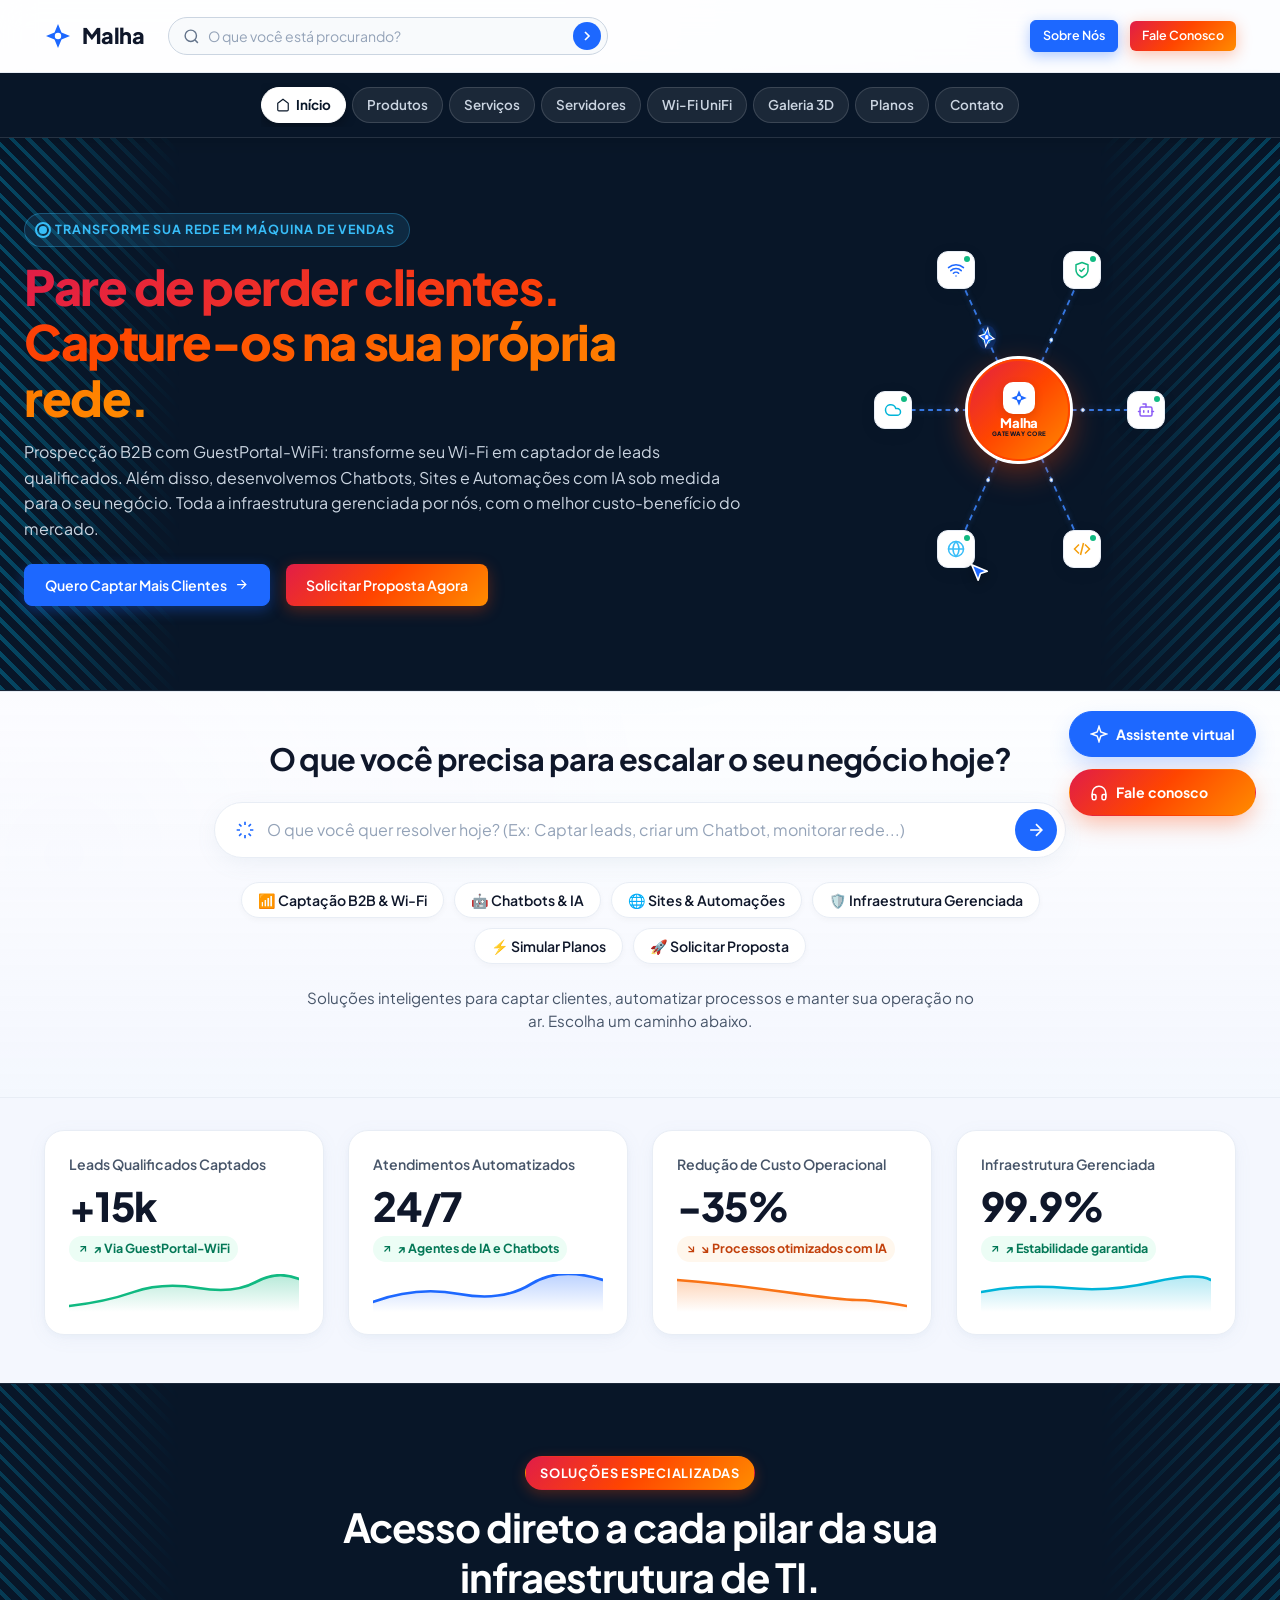
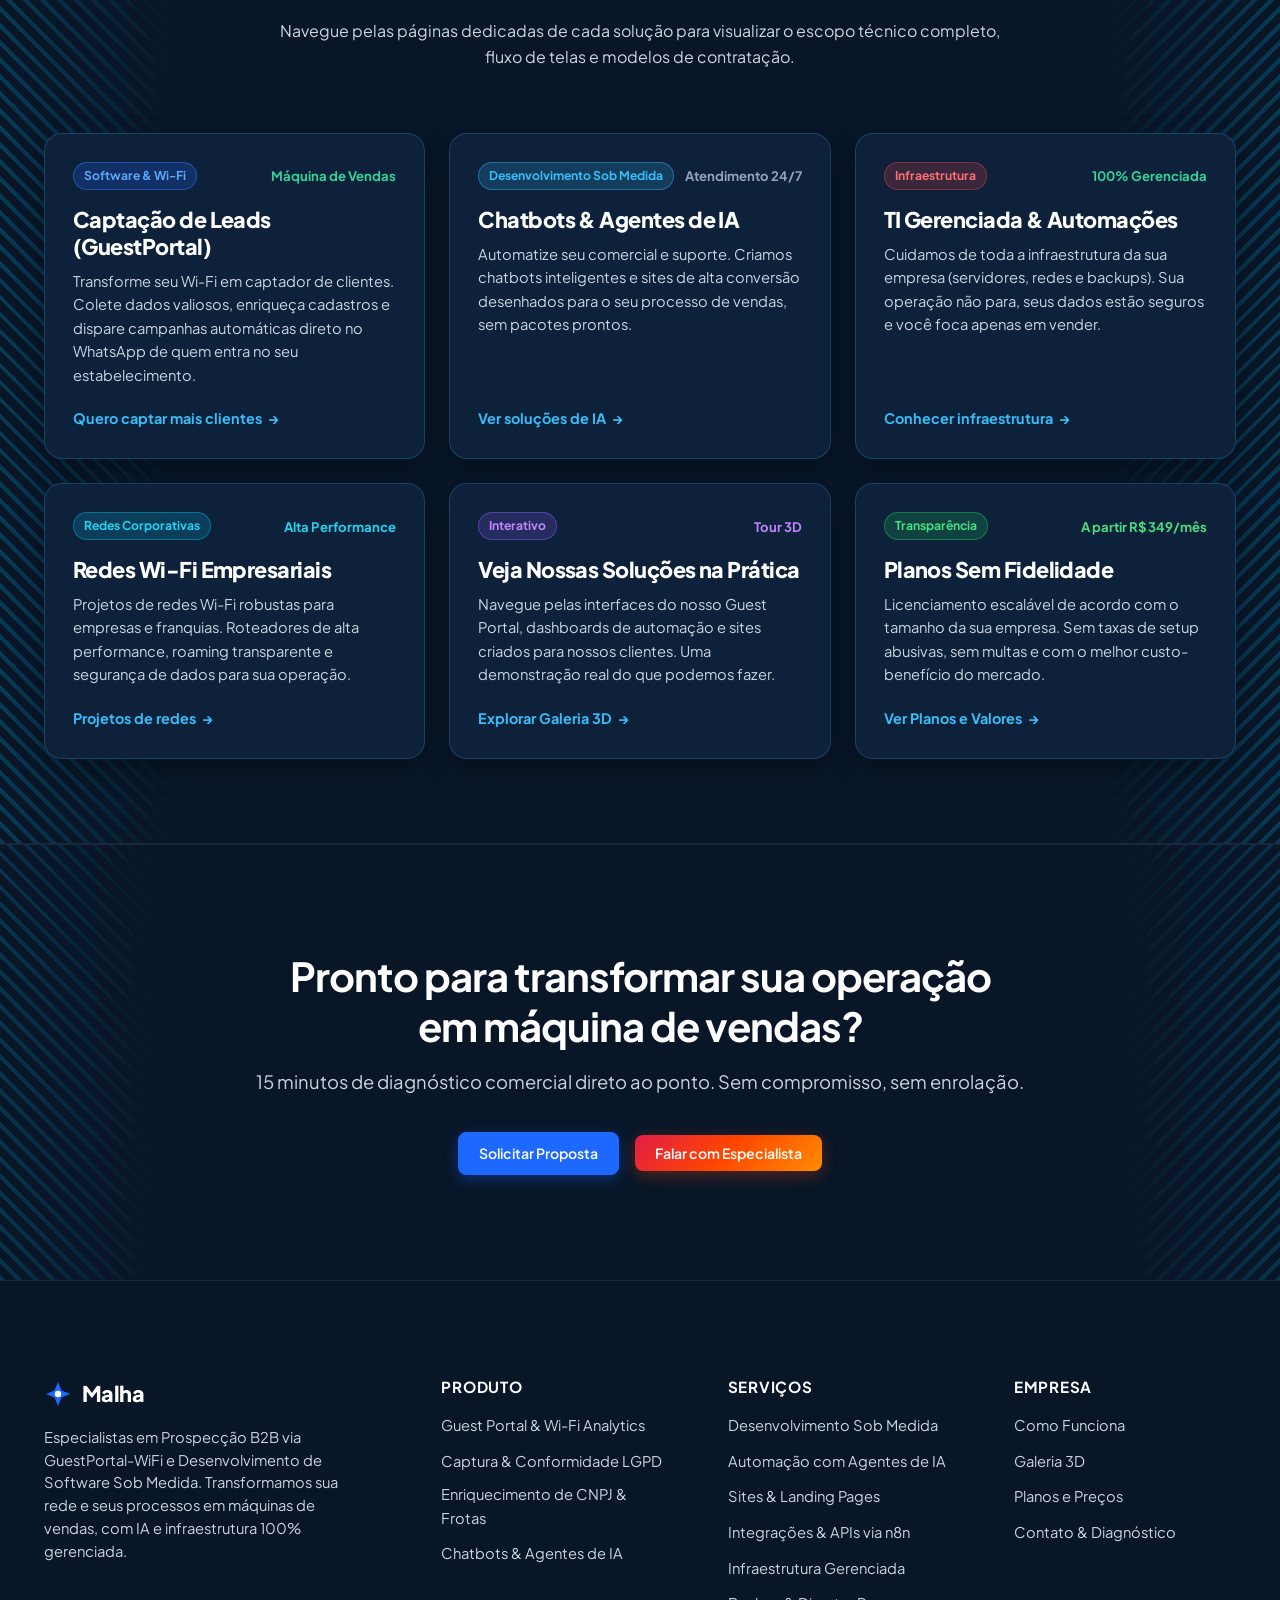
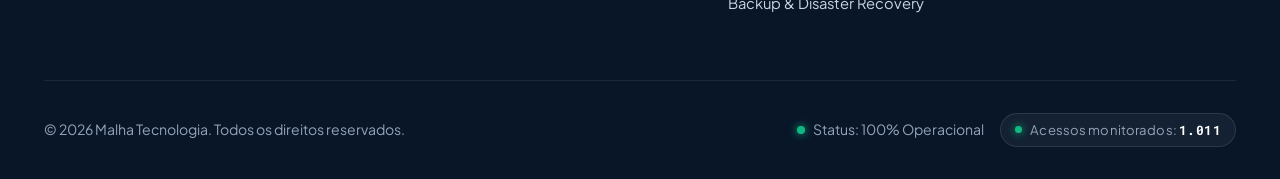
==== index.html @ bd2391b6 "fix(wifi): aplicar card console de alto contraste com texto branco e badges luminosos no terminal un" ====
<!DOCTYPE html>
<html lang="pt-BR">
<head>
  <meta charset="UTF-8">
  <meta name="viewport" content="width=device-width, initial-scale=1.0">
  <meta name="description" content="Malha — Soluções integradas de infraestrutura de TI, monitoramento MikroTik multi-filial em tempo real, Guest Portal com inteligência de vendas, Zammad com WhatsApp, servidores Linux e redes Wi-Fi de alta disponibilidade.">
  <title>Malha — Infraestrutura de TI e Ferramentas de Monitoramento</title>

  <!-- Pré-conexão de Fontes do Google -->
  <link rel="preconnect" href="https://fonts.googleapis.com">
  <link rel="preconnect" href="https://fonts.gstatic.com" crossorigin>
  <link href="https://fonts.googleapis.com/css2?family=Plus+Jakarta+Sans:wght@400;500;600;700;800&family=Roboto+Mono:wght@400;500;600&display=swap" rel="stylesheet">

  <!-- Folha de Estilos Modular Reorganizada -->
  <link rel="stylesheet" href="css/main.css?v=21">
  <!-- Favicon Oficial da Malha -->
  <link rel="icon" type="image/svg+xml" href="favicon.svg">
  <link rel="icon" type="image/png" sizes="32x32" href="favicon.png">
  <link rel="shortcut icon" href="favicon.ico">
</head>
<body>

  <!-- =========================================================================
       1. CABEÇALHO & NAVEGAÇÃO
       ========================================================================= -->
  <header class="site-header">
    <div class="container site-nav">
      <div class="header-lado-esquerdo">
        <!-- Logotipo Estilo Template -->
        <a href="index.html" class="site-logo" aria-label="Malha - Página Inicial">
          <svg viewBox="0 0 28 28" fill="none" xmlns="http://www.w3.org/2000/svg">
            <path d="M14 2L17.5 10.5L26 14L17.5 17.5L14 26L10.5 17.5L2 14L10.5 10.5L14 2Z" fill="#1d68ff" />
            <circle cx="14" cy="14" r="3.2" fill="#ffffff" />
          </svg>
          <span>Malha</span>
        </a>

        <!-- Caixa de Pesquisa no Cabeçalho (Estilo Dell) -->
        <div class="header-busca-box">
          <svg class="header-busca-icone" viewBox="0 0 24 24" fill="none" stroke="currentColor" stroke-width="2">
            <circle cx="11" cy="11" r="8"></circle>
            <line x1="21" y1="21" x2="16.65" y2="16.65"></line>
          </svg>
          <input 
            type="text" 
            class="header-busca-input" 
            placeholder="O que você está procurando?" 
            aria-label="Buscar produtos, serviços e soluções da Malha"
          >
          <button type="button" class="header-busca-btn" aria-label="Pesquisar">
            <svg width="16" height="16" viewBox="0 0 24 24" fill="none" stroke="currentColor" stroke-width="2.5">
              <polyline points="9 18 15 12 9 6"></polyline>
            </svg>
          </button>
          <div class="header-busca-dropdown" style="display: none;"></div>
        </div>
      </div>

      <!-- Ações do Cabeçalho: Sobre Nós e Fale Conosco -->
      <div class="nav-acoes">
        <a href="sobre.html" class="btn btn-primary btn-sm header-btn-sobre">Sobre Nós</a>
        <a href="contato.html" class="btn btn-primary btn-solar btn-sm">Fale Conosco</a>
        <button class="botao-menu-mobile" aria-label="Abrir menu de navegação" aria-expanded="false">
          <svg class="icone-hamburguer" viewBox="0 0 24 24" fill="none" stroke="currentColor" stroke-width="2">
            <line x1="3" y1="6" x2="21" y2="6" stroke-linecap="round"></line>
            <line x1="3" y1="12" x2="21" y2="12" stroke-linecap="round"></line>
            <line x1="3" y1="18" x2="21" y2="18" stroke-linecap="round"></line>
          </svg>
        </button>
      </div>
    </div>
  </header>

  <!-- Gaveta do Menu Mobile -->
  <div class="menu-mobile-backdrop"></div>
  <aside class="menu-mobile-gaveta" aria-label="Menu móvel">
    <ul class="menu-mobile-links">
      <li><a href="index.html" style="color:var(--cor-primaria); font-weight:700;">Início <span>→</span></a></li>
      <li><a href="produtos.html">Produtos & Guest Portal <span>→</span></a></li>
      <li><a href="servicos.html">Serviços de TI <span>→</span></a></li>
      <li><a href="servidores.html">Servidores Linux <span>→</span></a></li>
      <li><a href="wifi.html">Wi-Fi UniFi <span>→</span></a></li>
      <li><a href="galeria.html">Galeria 3D <span>→</span></a></li>
      <li><a href="planos.html">Planos <span>→</span></a></li>
      <li><a href="contato.html">Contato <span>→</span></a></li>
    </ul>
    <div>
      <a href="contato.html" class="btn btn-primary btn-solar" style="width: 100%;">Falar com a Malha</a>
      <p style="font-size: 0.8rem; text-align: center; margin-top: 16px; color: var(--cor-texto-mutado);">© 2026 Malha Tecnologia</p>
    </div>
  </aside>

  <!-- =========================================================================
       FAIXA SUPERIOR AZUL ESCURO ESTILO DELL COM GUIAS / PILLS DE NAVEGAÇÃO
       ========================================================================= -->
  <div class="nav-faixa-superior" aria-label="Navegação por categorias e soluções">
    <div class="container">
      <ul class="nav-faixa-pills">
        <li><a href="index.html" class="nav-pill active"><svg width="14" height="14" viewBox="0 0 24 24" fill="none" stroke="currentColor" stroke-width="2"><path d="M3 9l9-7 9 7v11a2 2 0 01-2 2H5a2 2 0 01-2-2z"/></svg> Início</a></li>
        <li><a href="produtos.html" class="nav-pill">Produtos</a></li>
        <li><a href="servicos.html" class="nav-pill">Serviços</a></li>
        <li><a href="servidores.html" class="nav-pill">Servidores</a></li>
        <li><a href="wifi.html" class="nav-pill">Wi-Fi UniFi</a></li>
        <li><a href="galeria.html" class="nav-pill">Galeria 3D</a></li>
        <li><a href="planos.html" class="nav-pill">Planos</a></li>
        <li><a href="contato.html" class="nav-pill">Contato</a></li>
      </ul>
    </div>
  </div>

  <main>
    <!-- =========================================================================
         2. SEÇÃO HERO (DESTAQUE PRINCIPAL COM TOPOLOGIA PAC-MAN DE REDE)
         ========================================================================= -->
    <section class="hero">
      <div class="container hero-grid">
        <div>
          <span class="eyebrow">
            <span class="dot-pulso"></span>
            TRANSFORME SUA REDE EM MÁQUINA DE VENDAS
          </span>
          <h1>
            <span class="gradiente-texto-solar">Pare de perder clientes.<br>Capture-os na sua própria rede.</span>
          </h1>
          <p class="lead" style="margin-top: 14px;">
            Prospecção B2B com GuestPortal-WiFi: transforme seu Wi-Fi em captador de leads qualificados. Além disso, desenvolvemos Chatbots, Sites e Automações com IA sob medida para o seu negócio. Toda a infraestrutura gerenciada por nós, com o melhor custo-benefício do mercado.
          </p>
          <div class="hero-ctas">
            <a href="produtos.html" class="btn btn-primary btn-lg">
              Quero Captar Mais Clientes
              <svg width="18" height="18" viewBox="0 0 24 24" fill="none" stroke="currentColor" stroke-width="2"><path d="M5 12h14M12 5l7 7-7 7"/></svg>
            </a>
            <button type="button" class="btn btn-primary btn-solar btn-lg btn-abrir-modal-diagnostico">
              Solicitar Proposta Agora
            </button>
          </div>
        </div>

        <!-- Gateway Hub Animado — Topologia de Rede Malha com Pac-Man de Rede -->
        <div class="gateway-hub-card" aria-label="Topologia de rede monitorada ao vivo pelo Gateway Malha">

          <!-- SVG com Linhas Tracejadas Simétricas e Navegação da Logo Malha -->
          <svg class="gateway-lines-svg" viewBox="0 0 600 480" preserveAspectRatio="none">
            <defs>
              <linearGradient id="fluxoAzulMalha" gradientUnits="userSpaceOnUse" x1="140" y1="100" x2="460" y2="380">
                <stop offset="0%" stop-color="#1d68ff" stop-opacity="0.9" />
                <stop offset="100%" stop-color="#00b4d8" stop-opacity="0.65" />
              </linearGradient>
              <filter id="glowMalhaCarrier" x="-100%" y="-100%" width="300%" height="300%">
                <feDropShadow dx="0" dy="0" stdDeviation="4.5" flood-color="#1d68ff" flood-opacity="0.95"/>
              </filter>
            </defs>

            <!-- 6 Linhas dinâmicas conectando o centro (300, 240) aos 6 nós satélites simétricos -->
            <!-- 1. Centro -> Topo Esquerdo: Wi-Fi (Captação de Leads) (220, 101) -->
            <line x1="300" y1="240" x2="220" y2="101" stroke="#2563eb" stroke-opacity="0.8" stroke-width="2.2" stroke-dasharray="6 5" class="gateway-line" />
            <!-- 2. Centro -> Topo Direito: Shield Check (Segurança e LGPD) (380, 101) -->
            <line x1="300" y1="240" x2="380" y2="101" stroke="#2563eb" stroke-opacity="0.8" stroke-width="2.2" stroke-dasharray="6 5" class="gateway-line" />
            <!-- 3. Centro -> Direita: Bot (Chatbots e Agentes de IA) (460, 240) -->
            <line x1="300" y1="240" x2="460" y2="240" stroke="#2563eb" stroke-opacity="0.8" stroke-width="2.2" stroke-dasharray="6 5" class="gateway-line" />
            <!-- 4. Centro -> Inferior Direito: Code (Automação e Desenvolvimento) (380, 379) -->
            <line x1="300" y1="240" x2="380" y2="379" stroke="#2563eb" stroke-opacity="0.8" stroke-width="2.2" stroke-dasharray="6 5" class="gateway-line" />
            <!-- 5. Centro -> Inferior Esquerdo: Globe (Sites e Landing Pages) (220, 379) -->
            <line x1="300" y1="240" x2="220" y2="379" stroke="#2563eb" stroke-opacity="0.8" stroke-width="2.2" stroke-dasharray="6 5" class="gateway-line" />
            <!-- 6. Centro -> Esquerda: Cloud (Infraestrutura Gerenciada) (140, 240) -->
            <line x1="300" y1="240" x2="140" y2="240" stroke="#2563eb" stroke-opacity="0.8" stroke-width="2.2" stroke-dasharray="6 5" class="gateway-line" />

            <!-- Pastilhas de Dados (Dots discretos estilo Pac-Man nas trilhas) -->
            <circle cx="260" cy="170" r="1.8" fill="#ffffff" stroke="#93c5fd" />
            <circle cx="340" cy="170" r="1.8" fill="#ffffff" stroke="#93c5fd" />
            <circle cx="380" cy="240" r="1.8" fill="#ffffff" stroke="#93c5fd" />
            <circle cx="340" cy="310" r="1.8" fill="#ffffff" stroke="#93c5fd" />
            <circle cx="260" cy="310" r="1.8" fill="#ffffff" stroke="#93c5fd" />
            <circle cx="220" cy="240" r="1.8" fill="#ffffff" stroke="#93c5fd" />

            <!-- O VIAJANTE PAC-MAN COM A LOGO DA MALHA -->
            <g id="network-pacman" transform="translate(300, 240)">
              <!-- Halo de energia azul pulsante -->
              <circle r="12" fill="#1d68ff" opacity="0.25" filter="url(#glowMalhaCarrier)"></circle>
              <circle r="6.5" fill="#00b4d8" opacity="0.45"></circle>
              <!-- Estrela sparkle oficial da Malha com rotação dinâmica -->
              <g id="malha-star-rotator">
                <path d="M 0 -9.5 L 2.8 -2.8 L 9.5 0 L 2.8 2.8 L 0 9.5 L -2.8 2.8 L -9.5 0 L -2.8 -2.8 Z" fill="#1d68ff" stroke="#ffffff" stroke-width="1.2"></path>
                <circle cx="0" cy="0" r="2.2" fill="#ffffff"></circle>
              </g>
            </g>
          </svg>

          <!-- NÓ CENTRAL (Gateway com Fundo Solar e Logo Oficial da Malha) -->
          <div class="gateway-center-node" title="Gateway Central Malha">
            <!-- Efeito Radar Ping -->
            <div class="gateway-center-ping"></div>

            <!-- Ícone / Logo Oficial Malha -->
            <div class="gateway-center-icon">
              <svg width="18" height="18" viewBox="0 0 28 28" fill="none" xmlns="http://www.w3.org/2000/svg">
                <path d="M14 2L17.5 10.5L26 14L17.5 17.5L14 26L10.5 17.5L2 14L10.5 10.5L14 2Z" fill="#1d68ff" />
                <circle cx="14" cy="14" r="3.2" fill="#ffffff" />
              </svg>
            </div>
            <span style="font-size:0.82rem; font-weight:800; color:#ffffff; letter-spacing:-0.02em; line-height:1.1;">Malha</span>
            <span class="gateway-core-text">Gateway Core</span>
          </div>

          <!-- NÓ SATÉLITE 1 (Topo Esquerdo: Wi-Fi - Captação de Leads) -->
          <div class="gateway-satelite-node satelite-1" data-satelite="1" title="Wi-Fi (Captação de Leads)">
            <span class="gateway-satelite-dot"></span>
            <svg width="18" height="18" fill="none" stroke="#1d68ff" stroke-width="2" viewBox="0 0 24 24">
              <path stroke-linecap="round" stroke-linejoin="round" d="M12 20h.01M2 8.82a15 15 0 0 1 20 0M5 12.86a10 10 0 0 1 14 0M8.5 16.43a5 5 0 0 1 7 0"></path>
            </svg>
            <div class="gateway-context-badge badge-top" id="context-badge-1">
              <span class="badge-dot" style="background:#1d68ff;"></span>
              <span>Captação de Leads Wi-Fi</span>
            </div>
          </div>

          <!-- NÓ SATÉLITE 2 (Topo Direito: Shield Check - Segurança e LGPD) -->
          <div class="gateway-satelite-node satelite-2" data-satelite="2" title="Shield Check (Segurança e LGPD)">
            <span class="gateway-satelite-dot"></span>
            <svg width="18" height="18" fill="none" stroke="#10b981" stroke-width="2" viewBox="0 0 24 24">
              <path stroke-linecap="round" stroke-linejoin="round" d="M12 22s8-4 8-10V5l-8-3-8 3v7c0 6 8 10 8 10z"></path>
              <path stroke-linecap="round" stroke-linejoin="round" d="m9 12 2 2 4-4"></path>
            </svg>
            <div class="gateway-context-badge badge-top" id="context-badge-2">
              <span class="badge-dot" style="background:#10b981;"></span>
              <span>Segurança & LGPD</span>
            </div>
          </div>

          <!-- NÓ SATÉLITE 3 (Direita: Bot - Chatbots e Agentes de IA) -->
          <div class="gateway-satelite-node satelite-3" data-satelite="3" title="Bot (Chatbots e Agentes de IA)">
            <span class="gateway-satelite-dot"></span>
            <svg width="18" height="18" fill="none" stroke="#8b5cf6" stroke-width="2" viewBox="0 0 24 24">
              <path stroke-linecap="round" stroke-linejoin="round" d="M12 8V4H8"></path>
              <rect x="4" y="8" width="16" height="12" rx="2"></rect>
              <path stroke-linecap="round" stroke-linejoin="round" d="M2 14h2M20 14h2M15 13v2M9 13v2"></path>
            </svg>
            <div class="gateway-context-badge badge-top" id="context-badge-3">
              <span class="badge-dot" style="background:#8b5cf6;"></span>
              <span>Chatbots & Agentes de IA</span>
            </div>
          </div>

          <!-- NÓ SATÉLITE 4 (Inferior Direito: Code - Automação e Desenvolvimento) -->
          <div class="gateway-satelite-node satelite-4" data-satelite="4" title="Code (Automação e Desenvolvimento)">
            <span class="gateway-satelite-dot"></span>
            <svg width="18" height="18" fill="none" stroke="#f59e0b" stroke-width="2" viewBox="0 0 24 24">
              <polyline points="16 18 22 12 16 6"></polyline>
              <polyline points="8 6 2 12 8 18"></polyline>
              <line x1="14" y1="4" x2="10" y2="20"></line>
            </svg>
            <div class="gateway-context-badge badge-bottom" id="context-badge-4">
              <span class="badge-dot" style="background:#f59e0b;"></span>
              <span>Automação & Desenvolvimento</span>
            </div>
          </div>

          <!-- NÓ SATÉLITE 5 (Inferior Esquerdo: Globe - Sites e Landing Pages) -->
          <div class="gateway-satelite-node satelite-5" data-satelite="5" title="Globe (Sites e Landing Pages)">
            <span class="gateway-satelite-dot"></span>
            <svg width="18" height="18" fill="none" stroke="#38bdf8" stroke-width="2" viewBox="0 0 24 24">
              <circle cx="12" cy="12" r="10"></circle>
              <path stroke-linecap="round" stroke-linejoin="round" d="M12 2a14.5 14.5 0 0 0 0 20 14.5 14.5 0 0 0 0-20"></path>
              <path stroke-linecap="round" stroke-linejoin="round" d="M2 12h20"></path>
            </svg>
            <div class="gateway-context-badge badge-bottom" id="context-badge-5">
              <span class="badge-dot" style="background:#38bdf8;"></span>
              <span>Sites & Landing Pages</span>
            </div>
            <!-- Ícone de Cursor (Seta Azul) apontando para o ícone inferior esquerdo -->
            <div class="gateway-cursor-pointer" aria-hidden="true">
              <svg width="22" height="22" viewBox="0 0 24 24" fill="#1d68ff" stroke="#ffffff" stroke-width="1.8" stroke-linejoin="round">
                <path d="M4 4l7.07 17 2.51-7.39L21 11.07 4 4z"></path>
              </svg>
            </div>
          </div>

          <!-- NÓ SATÉLITE 6 (Esquerda: Cloud - Infraestrutura Gerenciada) -->
          <div class="gateway-satelite-node satelite-6" data-satelite="6" title="Cloud (Infraestrutura Gerenciada)">
            <span class="gateway-satelite-dot"></span>
            <svg width="18" height="18" fill="none" stroke="#00b4d8" stroke-width="2" viewBox="0 0 24 24">
              <path stroke-linecap="round" stroke-linejoin="round" d="M17.5 19H9a7 7 0 1 1 6.71-9h1.79a4.5 4.5 0 1 1 0 9Z"></path>
            </svg>
            <div class="gateway-context-badge badge-top" id="context-badge-6">
              <span class="badge-dot" style="background:#00b4d8;"></span>
              <span>Infraestrutura Gerenciada</span>
            </div>
          </div>

        </div>

        <!-- Script de Navegação Dinâmica da Logo Malha entre os Nós -->
        <script>
          (function() {
            var pacmanEl = document.getElementById('network-pacman');
            var rotatorEl = document.getElementById('malha-star-rotator');
            if (!pacmanEl || !rotatorEl) return;

            var cx = 300, cy = 240;

            // Coordenadas simétricas exatas dos 6 nós satélites (Raio = 160px a cada 60°)
            var nodes = [
              { id: 1, x: 220, y: 101 },
              { id: 2, x: 380, y: 101 },
              { id: 3, x: 460, y: 240 },
              { id: 4, x: 380, y: 379 },
              { id: 5, x: 220, y: 379 },
              { id: 6, x: 140, y: 240 }
            ];

            var state = 'to_node';
            var targetNodeIndex = 0;
            var progress = 0;
            var travelSpeed = 0.008;
            var maxReach = 0.72;
            var pauseTicks = 0;
            var spinAngle = 0;
            var lastVisited = -1;
            var activeBadge = null;
            var activeSat = null;

            function clearActiveContext() {
              if (activeBadge) {
                activeBadge.classList.remove('is-active');
                activeBadge = null;
              }
              if (activeSat) {
                activeSat.classList.remove('is-active');
                activeSat = null;
              }
            }

            function pickRandomNode() {
              var choices = [0, 1, 2, 3, 4, 5].filter(function(i) { return i !== lastVisited; });
              var chosen = choices[Math.floor(Math.random() * choices.length)];
              lastVisited = chosen;
              return chosen;
            }

            targetNodeIndex = pickRandomNode();

            function updateCarrier() {
              spinAngle = (spinAngle + 1.2) % 360;
              rotatorEl.setAttribute('transform', 'rotate(' + spinAngle + ')');

              var px = cx, py = cy;
              var tNode = nodes[targetNodeIndex];

              if (state === 'to_node') {
                progress += travelSpeed;
                if (progress >= 1) {
                  progress = 1;
                  state = 'at_node';
                  pauseTicks = 210;

                  clearActiveContext();
                  activeBadge = document.getElementById('context-badge-' + tNode.id);
                  activeSat = document.querySelector('.satelite-' + tNode.id);
                  if (activeBadge) activeBadge.classList.add('is-active');
                  if (activeSat) activeSat.classList.add('is-active');
                }

                var ease = progress * progress * (3 - 2 * progress);
                var curDist = ease * maxReach;
                px = cx + (tNode.x - cx) * curDist;
                py = cy + (tNode.y - cy) * curDist;

              } else if (state === 'at_node') {
                var curDist = maxReach;
                px = cx + (tNode.x - cx) * curDist;
                py = cy + (tNode.y - cy) * curDist;
                pauseTicks--;
                if (pauseTicks <= 0) {
                  clearActiveContext();
                  state = 'to_center';
                  progress = 0;
                }

              } else if (state === 'to_center') {
                progress += travelSpeed;
                if (progress >= 1) {
                  progress = 1;
                  state = 'at_center';
                  pauseTicks = 28;
                }

                var ease = 1 - (progress * progress * (3 - 2 * progress));
                var curDist = ease * maxReach;
                px = cx + (tNode.x - cx) * curDist;
                py = cy + (tNode.y - cy) * curDist;

              } else if (state === 'at_center') {
                px = cx;
                py = cy;
                pauseTicks--;
                if (pauseTicks <= 0) {
                  state = 'to_node';
                  progress = 0;
                  targetNodeIndex = pickRandomNode();
                }
              }

              pacmanEl.setAttribute('transform', 'translate(' + px.toFixed(1) + ', ' + py.toFixed(1) + ')');
              requestAnimationFrame(updateCarrier);
            }

            requestAnimationFrame(updateCarrier);
          })();
        </script>
      </div>
    </section>

    <!-- =========================================================================
         3. ASSISTENTE DE VENDAS & BUSCA RÁPIDA (ESCALAR O NEGÓCIO)
         ========================================================================= -->
    <section class="secao-assistente" id="assistente" aria-label="Soluções para escalar o seu negócio">
      <div class="container assistente-container">
        <h2 class="assistente-titulo">O que você precisa para escalar o seu negócio hoje?</h2>
        
        <div class="assistente-busca-box">
          <svg class="assistente-icone-ai" viewBox="0 0 24 24" fill="none" stroke="currentColor" stroke-width="2" aria-hidden="true">
            <path d="M12 2v4M12 18v4M4.93 4.93l2.83 2.83M16.24 16.24l2.83 2.83M2 12h4M18 12h4M4.93 19.07l2.83-2.83M16.24 7.76l2.83-2.83"/>
          </svg>
          <input 
            type="text" 
            class="assistente-input" 
            placeholder="O que você quer resolver hoje? (Ex: Captar leads, criar um Chatbot, monitorar rede...)" 
            aria-label="O que você quer resolver hoje? (Ex: Captar leads, criar um Chatbot, monitorar rede...)"
          >
          <button class="assistente-btn-enviar" aria-label="Executar pesquisa rápida">
            <svg width="20" height="20" viewBox="0 0 24 24" fill="none" stroke="currentColor" stroke-width="2">
              <path d="M5 12h14M12 5l7 7-7 7"/>
            </svg>
          </button>
        </div>

        <!-- Pílulas de Atalhos Rápidos Clicáveis -->
        <div class="assistente-pilulas">
          <button class="pilula-atalho borda-azul" data-busca="wifi">📶 Captação B2B & Wi-Fi</button>
          <button class="pilula-atalho borda-bordo" data-busca="chatbot">🤖 Chatbots & IA</button>
          <button class="pilula-atalho borda-dupla" data-busca="sites">🌐 Sites & Automações</button>
          <button class="pilula-atalho borda-azul" data-busca="infraestrutura">🛡️ Infraestrutura Gerenciada</button>
          <button class="pilula-atalho borda-bordo" data-busca="planos">⚡ Simular Planos</button>
          <button class="pilula-atalho borda-dupla btn-abrir-modal-diagnostico" data-busca="proposta">🚀 Solicitar Proposta</button>
        </div>

        <!-- Subtítulo (abaixo dos botões) -->
        <p class="assistente-legenda" style="margin-top: 22px; font-size: 0.95rem; color: var(--cor-texto-secundario); max-width: 680px; margin-left: auto; margin-right: auto; line-height: 1.55;">
          Soluções inteligentes para captar clientes, automatizar processos e manter sua operação no ar. Escolha um caminho abaixo.
        </p>

        <!-- Resposta Dinâmica do Assistente -->
        <div class="assistente-resposta-box"></div>
      </div>
    </section>

    <!-- =========================================================================
         4. FAIXA DE ESTATÍSTICAS E MÉTRICAS (4 CARDS BRANCOS COM SPARKLINE)
         ========================================================================= -->
    <div class="stats-strip" aria-label="Métricas e indicadores de desempenho">
      <div class="container stats-grid">
        
        <!-- Card 1: Leads Qualificados Captados -->
        <div class="stat-item">
          <div class="label">Leads Qualificados Captados</div>
          <div class="num">+15k</div>
          <div class="stat-badge positivo">
            <svg width="12" height="12" viewBox="0 0 24 24" fill="none" stroke="currentColor" stroke-width="2.5"><path d="M7 17l9.2-9.2M17 17V7H7"/></svg>
            ↗ Via GuestPortal-WiFi
          </div>
          <svg class="stat-sparkline" viewBox="0 0 160 38" preserveAspectRatio="none" aria-hidden="true">
            <defs>
              <linearGradient id="sparkGradLeads" x1="0" y1="0" x2="0" y2="1">
                <stop offset="0%" stop-color="#10b981" stop-opacity="0.3"/>
                <stop offset="100%" stop-color="#10b981" stop-opacity="0"/>
              </linearGradient>
            </defs>
            <path d="M0,32 Q25,28 45,18 T90,14 T130,8 T160,5 L160,38 L0,38 Z" fill="url(#sparkGradLeads)"/>
            <path d="M0,32 Q25,28 45,18 T90,14 T130,8 T160,5" fill="none" stroke="#10b981" stroke-width="2.5" stroke-linecap="round"/>
          </svg>
        </div>

        <!-- Card 2: Atendimentos Automatizados -->
        <div class="stat-item">
          <div class="label">Atendimentos Automatizados</div>
          <div class="num">24/7</div>
          <div class="stat-badge positivo">
            <svg width="12" height="12" viewBox="0 0 24 24" fill="none" stroke="currentColor" stroke-width="2.5"><path d="M7 17l9.2-9.2M17 17V7H7"/></svg>
            ↗ Agentes de IA e Chatbots
          </div>
          <svg class="stat-sparkline" viewBox="0 0 160 38" preserveAspectRatio="none" aria-hidden="true">
            <defs>
              <linearGradient id="sparkGradAtend" x1="0" y1="0" x2="0" y2="1">
                <stop offset="0%" stop-color="#1d68ff" stop-opacity="0.3"/>
                <stop offset="100%" stop-color="#1d68ff" stop-opacity="0"/>
              </linearGradient>
            </defs>
            <path d="M0,28 Q30,12 60,20 T110,10 T160,6 L160,38 L0,38 Z" fill="url(#sparkGradAtend)"/>
            <path d="M0,28 Q30,12 60,20 T110,10 T160,6" fill="none" stroke="#1d68ff" stroke-width="2.5" stroke-linecap="round"/>
          </svg>
        </div>

        <!-- Card 3: Redução de Custo Operacional -->
        <div class="stat-item">
          <div class="label">Redução de Custo Operacional</div>
          <div class="num">-35%</div>
          <div class="stat-badge alerta">
            <svg width="12" height="12" viewBox="0 0 24 24" fill="none" stroke="currentColor" stroke-width="2.5"><path d="M7 7l9.2 9.2M17 7v10H7"/></svg>
            ↘ Processos otimizados com IA
          </div>
          <svg class="stat-sparkline" viewBox="0 0 160 38" preserveAspectRatio="none" aria-hidden="true">
            <defs>
              <linearGradient id="sparkGradCusto" x1="0" y1="0" x2="0" y2="1">
                <stop offset="0%" stop-color="#f97316" stop-opacity="0.3"/>
                <stop offset="100%" stop-color="#f97316" stop-opacity="0"/>
              </linearGradient>
            </defs>
            <path d="M0,6 Q35,10 75,18 T125,26 T160,32 L160,38 L0,38 Z" fill="url(#sparkGradCusto)"/>
            <path d="M0,6 Q35,10 75,18 T125,26 T160,32" fill="none" stroke="#f97316" stroke-width="2.5" stroke-linecap="round"/>
          </svg>
        </div>

        <!-- Card 4: Infraestrutura Gerenciada -->
        <div class="stat-item">
          <div class="label">Infraestrutura Gerenciada</div>
          <div class="num">99.9%</div>
          <div class="stat-badge positivo">
            <svg width="12" height="12" viewBox="0 0 24 24" fill="none" stroke="currentColor" stroke-width="2.5"><path d="M7 17l9.2-9.2M17 17V7H7"/></svg>
            ↗ Estabilidade garantida
          </div>
          <svg class="stat-sparkline" viewBox="0 0 160 38" preserveAspectRatio="none" aria-hidden="true">
            <defs>
              <linearGradient id="sparkGradInfra" x1="0" y1="0" x2="0" y2="1">
                <stop offset="0%" stop-color="#00b4d8" stop-opacity="0.3"/>
                <stop offset="100%" stop-color="#00b4d8" stop-opacity="0"/>
              </linearGradient>
            </defs>
            <path d="M0,18 Q30,10 60,14 T120,8 T160,6 L160,38 L0,38 Z" fill="url(#sparkGradInfra)"/>
            <path d="M0,18 Q30,10 60,14 T120,8 T160,6" fill="none" stroke="#00b4d8" stroke-width="2.5" stroke-linecap="round"/>
          </svg>
        </div>
      </div>
    </div>

    <!-- =========================================================================
         5. VISÃO GERAL DAS SOLUÇÕES & HUB DE NAVEGAÇÃO (DARK NAVY THEME)
         ========================================================================= -->
    <section class="secao-hub-solucoes-dark" id="solucoes-hub" style="background-color: #081628 !important; color: #ffffff !important;">
      <div class="container">
        <div class="secao-topo centralizado">
          <span class="secao-tag secao-tag-solar">Soluções Especializadas</span>
          <h2 style="color: #ffffff !important;">Acesso direto a cada pilar da sua infraestrutura de TI.</h2>
          <p style="color: #cbd5e1 !important;">Navegue pelas páginas dedicadas de cada solução para visualizar o escopo técnico completo, fluxo de telas e modelos de contratação.</p>
        </div>

        <div class="hub-solucoes-grid">
          
          <!-- Card 1: Guest Portal -->
          <a href="produtos.html" style="text-decoration: none; color: inherit; display: block;" class="hub-card-link">
            <div class="hub-card-dark" style="background-color: #0d213b !important; border: 1px solid rgba(56, 189, 248, 0.22) !important;">
              <div style="display: flex; align-items: center; justify-content: space-between; margin-bottom: 16px;">
                <span class="badge" style="background: rgba(29, 104, 255, 0.22); color: #60a5fa; border: 1px solid rgba(59, 130, 246, 0.45);">Software & Wi-Fi</span>
                <span style="font-size: 0.82rem; font-weight: 700; color: #34d399;">Máquina de Vendas</span>
              </div>
              <h3 style="color: #ffffff !important;">Captação de Leads (GuestPortal)</h3>
              <p style="color: #cbd5e1 !important;">
                Transforme seu Wi-Fi em captador de clientes. Colete dados valiosos, enriqueça cadastros e dispare campanhas automáticas direto no WhatsApp de quem entra no seu estabelecimento.
              </p>
              <div class="hub-card-cta">
                Quero captar mais clientes <span>→</span>
              </div>
            </div>
          </a>

          <!-- Card 2: Chatbots & Agentes de IA -->
          <a href="servicos.html" style="text-decoration: none; color: inherit; display: block;" class="hub-card-link">
            <div class="hub-card-dark" style="background-color: #0d213b !important; border: 1px solid rgba(56, 189, 248, 0.22) !important;">
              <div style="display: flex; align-items: center; justify-content: space-between; margin-bottom: 16px;">
                <span class="badge" style="background: rgba(56, 189, 248, 0.18); color: #38bdf8; border: 1px solid rgba(56, 189, 248, 0.4);">Desenvolvimento Sob Medida</span>
                <span style="font-size: 0.82rem; font-weight: 700; color: #94a3b8;">Atendimento 24/7</span>
              </div>
              <h3 style="color: #ffffff !important;">Chatbots & Agentes de IA</h3>
              <p style="color: #cbd5e1 !important;">
                Automatize seu comercial e suporte. Criamos chatbots inteligentes e sites de alta conversão desenhados para o seu processo de vendas, sem pacotes prontos.
              </p>
              <div class="hub-card-cta">
                Ver soluções de IA <span>→</span>
              </div>
            </div>
          </a>

          <!-- Card 3: TI Gerenciada & Automações -->
          <a href="servidores.html" style="text-decoration: none; color: inherit; display: block;" class="hub-card-link">
            <div class="hub-card-dark" style="background-color: #0d213b !important; border: 1px solid rgba(56, 189, 248, 0.22) !important;">
              <div style="display: flex; align-items: center; justify-content: space-between; margin-bottom: 16px;">
                <span class="badge" style="background: rgba(239, 68, 68, 0.2); color: #f87171; border: 1px solid rgba(239, 68, 68, 0.4);">Infraestrutura</span>
                <span style="font-size: 0.82rem; font-weight: 700; color: #34d399;">100% Gerenciada</span>
              </div>
              <h3 style="color: #ffffff !important;">TI Gerenciada & Automações</h3>
              <p style="color: #cbd5e1 !important;">
                Cuidamos de toda a infraestrutura da sua empresa (servidores, redes e backups). Sua operação não para, seus dados estão seguros e você foca apenas em vender.
              </p>
              <div class="hub-card-cta">
                Conhecer infraestrutura <span>→</span>
              </div>
            </div>
          </a>

          <!-- Card 4: Redes Wi-Fi Empresariais -->
          <a href="wifi.html" style="text-decoration: none; color: inherit; display: block;" class="hub-card-link">
            <div class="hub-card-dark" style="background-color: #0d213b !important; border: 1px solid rgba(56, 189, 248, 0.22) !important;">
              <div style="display: flex; align-items: center; justify-content: space-between; margin-bottom: 16px;">
                <span class="badge" style="background: rgba(6, 182, 212, 0.2); color: #22d3ee; border: 1px solid rgba(6, 182, 212, 0.45);">Redes Corporativas</span>
                <span style="font-size: 0.82rem; font-weight: 700; color: #22d3ee;">Alta Performance</span>
              </div>
              <h3 style="color: #ffffff !important;">Redes Wi-Fi Empresariais</h3>
              <p style="color: #cbd5e1 !important;">
                Projetos de redes Wi-Fi robustas para empresas e franquias. Roteadores de alta performance, roaming transparente e segurança de dados para sua operação.
              </p>
              <div class="hub-card-cta">
                Projetos de redes <span>→</span>
              </div>
            </div>
          </a>

          <!-- Card 5: Galeria 3D -->
          <a href="galeria.html" style="text-decoration: none; color: inherit; display: block;" class="hub-card-link">
            <div class="hub-card-dark" style="background-color: #0d213b !important; border: 1px solid rgba(56, 189, 248, 0.22) !important;">
              <div style="display: flex; align-items: center; justify-content: space-between; margin-bottom: 16px;">
                <span class="badge" style="background: rgba(139, 92, 246, 0.2); color: #c084fc; border: 1px solid rgba(139, 92, 246, 0.45);">Interativo</span>
                <span style="font-size: 0.82rem; font-weight: 700; color: #c084fc;">Tour 3D</span>
              </div>
              <h3 style="color: #ffffff !important;">Veja Nossas Soluções na Prática</h3>
              <p style="color: #cbd5e1 !important;">
                Navegue pelas interfaces do nosso Guest Portal, dashboards de automação e sites criados para nossos clientes. Uma demonstração real do que podemos fazer.
              </p>
              <div class="hub-card-cta">
                Explorar Galeria 3D <span>→</span>
              </div>
            </div>
          </a>

          <!-- Card 6: Planos Sem Fidelidade -->
          <a href="planos.html" style="text-decoration: none; color: inherit; display: block;" class="hub-card-link">
            <div class="hub-card-dark" style="background-color: #0d213b !important; border: 1px solid rgba(56, 189, 248, 0.22) !important;">
              <div style="display: flex; align-items: center; justify-content: space-between; margin-bottom: 16px;">
                <span class="badge" style="background: rgba(34, 197, 94, 0.2); color: #4ade80; border: 1px solid rgba(34, 197, 94, 0.45);">Transparência</span>
                <span style="font-size: 0.82rem; font-weight: 700; color: #4ade80;">A partir R$ 349/mês</span>
              </div>
              <h3 style="color: #ffffff !important;">Planos Sem Fidelidade</h3>
              <p style="color: #cbd5e1 !important;">
                Licenciamento escalável de acordo com o tamanho da sua empresa. Sem taxas de setup abusivas, sem multas e com o melhor custo-benefício do mercado.
              </p>
              <div class="hub-card-cta">
                Ver Planos e Valores <span>→</span>
              </div>
            </div>
          </a>

        </div>
      </div>
    </section>

    <!-- =========================================================================
         CHAMADA FINAL PARA DIAGNÓSTICO (DARK NAVY THEME)
         ========================================================================= -->
    <section class="final-cta" id="contato" style="background-color: #081628 !important; color: #ffffff !important; border-top: 1px solid rgba(255, 255, 255, 0.08) !important;">
      <div class="container">
        <h2 style="color: #ffffff !important;">Pronto para transformar sua operação em máquina de vendas?</h2>
        <p style="color: #cbd5e1 !important;">15 minutos de diagnóstico comercial direto ao ponto. Sem compromisso, sem enrolação.</p>
        <div class="final-ctas" style="display: flex; justify-content: center; align-items: center; gap: 16px; flex-wrap: wrap;">
          <a href="mailto:contato@malha.dev.br" class="btn btn-primary btn-lg">
            Solicitar Proposta
          </a>
          <button type="button" class="btn btn-primary btn-solar btn-lg btn-abrir-modal-diagnostico">
            Falar com Especialista
          </button>
        </div>
      </div>
    </section>
  </main>

  <!-- =========================================================================
       BOTÕES FLUTUANTES DE AÇÃO RÁPIDA (DELL STYLE)
       ========================================================================= -->
  <aside class="botoes-flutuantes" aria-label="Ações rápidas flutuantes">
    <a href="#assistente" class="btn-flutuante destaque-dell-ai" onclick="document.querySelector('.assistente-input')?.focus();">
      <svg width="18" height="18" viewBox="0 0 24 24" fill="none" stroke="currentColor" stroke-width="2">
        <path d="M12 2l2.4 7.2L22 12l-7.6 2.8L12 22l-2.4-7.2L2 12l7.6-2.8z"/>
      </svg>
      <span>Assistente virtual</span>
    </a>
    <a href="contato.html" class="btn-flutuante destaque-dell-blue">
      <svg width="18" height="18" viewBox="0 0 24 24" fill="none" stroke="currentColor" stroke-width="2">
        <path d="M3 18v-6a9 9 0 0118 0v6"/>
        <path d="M21 19a2 2 0 01-2 2h-1a2 2 0 01-2-2v-3a2 2 0 012-2h3zM3 19a2 2 0 002 2h1a2 2 0 002-2v-3a2 2 0 00-2-2H3z"/>
      </svg>
      <span>Fale conosco</span>
    </a>
  </aside>

  <!-- =========================================================================
       RODAPÉ DA PÁGINA (DARK NAVY THEME)
       ========================================================================= -->
  <footer class="site-footer" style="background-color: #081628 !important; color: #ffffff !important; border-top: 1px solid rgba(255, 255, 255, 0.08) !important;">
    <div class="container">
      <div class="footer-grid">
        <div class="footer-col">
          <div class="site-logo" style="margin-bottom: 14px;">
            <svg viewBox="0 0 28 28" fill="none" xmlns="http://www.w3.org/2000/svg">
              <path d="M14 2L17.5 10.5L26 14L17.5 17.5L14 26L10.5 17.5L2 14L10.5 10.5L14 2Z" fill="#1d68ff" />
              <circle cx="14" cy="14" r="3.2" fill="#ffffff" />
            </svg>
            <span style="color: #ffffff !important;">Malha</span>
          </div>
          <p style="font-size: 0.92rem; max-width: 320px; color: #cbd5e1 !important; line-height: 1.55;">
            Especialistas em Prospecção B2B via GuestPortal-WiFi e Desenvolvimento de Software Sob Medida. Transformamos sua rede e seus processos em máquinas de vendas, com IA e infraestrutura 100% gerenciada.
          </p>
        </div>

        <div class="footer-col">
          <h4 style="color: #ffffff !important;">Produto</h4>
          <ul>
            <li><a href="produtos.html" style="color: #cbd5e1;">Guest Portal & Wi-Fi Analytics</a></li>
            <li><a href="produtos.html#fluxo-guestportal" style="color: #cbd5e1;">Captura & Conformidade LGPD</a></li>
            <li><a href="produtos.html#fluxo-guestportal" style="color: #cbd5e1;">Enriquecimento de CNPJ & Frotas</a></li>
            <li><a href="servicos.html" style="color: #cbd5e1;">Chatbots & Agentes de IA</a></li>
          </ul>
        </div>

        <div class="footer-col">
          <h4 style="color: #ffffff !important;">Serviços</h4>
          <ul>
            <li><a href="servicos.html" style="color: #cbd5e1;">Desenvolvimento Sob Medida</a></li>
            <li><a href="servicos.html" style="color: #cbd5e1;">Automação com Agentes de IA</a></li>
            <li><a href="servicos.html" style="color: #cbd5e1;">Sites & Landing Pages</a></li>
            <li><a href="servicos.html" style="color: #cbd5e1;">Integrações & APIs via n8n</a></li>
            <li><a href="servidores.html" style="color: #cbd5e1;">Infraestrutura Gerenciada</a></li>
            <li><a href="servicos.html" style="color: #cbd5e1;">Backup & Disaster Recovery</a></li>
          </ul>
        </div>

        <div class="footer-col">
          <h4 style="color: #ffffff !important;">Empresa</h4>
          <ul>
            <li><a href="#assistente" style="color: #cbd5e1;">Como Funciona</a></li>
            <li><a href="galeria.html" style="color: #cbd5e1;">Galeria 3D</a></li>
            <li><a href="planos.html" style="color: #cbd5e1;">Planos e Preços</a></li>
            <li><a href="contato.html" style="color: #cbd5e1;">Contato & Diagnóstico</a></li>
          </ul>
        </div>
      </div>

      <div class="footer-bottom" style="border-top: 1px solid rgba(255, 255, 255, 0.08) !important; color: #94a3b8 !important;">
        <span>© 2026 Malha Tecnologia. Todos os direitos reservados.</span>
        <div style="display: flex; align-items: center; gap: 16px; flex-wrap: wrap;">
          <span style="display: inline-flex; align-items: center; gap: 8px;">
          <span style="display: inline-block; width: 8px; height: 8px; border-radius: 50%; background-color: #10b981; box-shadow: 0 0 8px #10b981;"></span>
          Status: 100% Operacional
        </span>
        <div class="selo-contador-visitas" title="Contador de acessos monitorados em tempo real">
          <span class="ponto-ativo"></span>
          <span>Acessos monitorados: <strong class="contador-visitas-numero">1.000</strong></span>
        </div>
        </div>
      </div>
    </div>
  </footer>

  <!-- =========================================================================
       MODAL DE DIAGNÓSTICO TÉCNICO
       ========================================================================= -->
  <div class="modal-diagnostico-backdrop" id="modal-diagnostico" aria-hidden="true" role="dialog" aria-modal="true" aria-labelledby="modal-titulo">
    <div class="modal-diagnostico-conteudo">
      <button type="button" class="modal-btn-fechar" id="modal-fechar-btn" aria-label="Fechar janela de diagnóstico">✕</button>

      <div class="modal-cabecalho">
        <span class="modal-badge-topo">Avaliação Técnica Gratuita · 15 Minutos</span>
        <h3 id="modal-titulo" class="modal-titulo">Agendar Diagnóstico de Infraestrutura</h3>
        <p class="modal-subtitulo">
          Avaliação técnica direta ao ponto. Identificamos gargalos na sua rede, riscos de queda e oportunidades de otimização de infraestrutura.
        </p>
      </div>

      <div class="form-mensagem-erro" id="diagnostico-erro" role="alert"></div>

      <form id="form-diagnostico" action="https://formsubmit.co/contato@malha.dev.br" method="POST" target="iframe-envio-silencioso" novalidate>
        <input type="hidden" name="_subject" value="Novo Agendamento de Diagnostico Tecnico - Malha">
        <input type="hidden" name="_template" value="table">
        <input type="hidden" name="_captcha" value="false">

        <div class="form-grupo">
          <label for="diagnostico-nome" class="form-label">Seu Nome Completo *</label>
          <input type="text" id="diagnostico-nome" name="Nome" class="form-input" placeholder="Ex: Carlos Silva" required autocomplete="name">
        </div>

        <div class="form-dica-contato">
          <svg width="20" height="20" viewBox="0 0 24 24" fill="none" stroke="currentColor" stroke-width="2" style="flex-shrink:0;">
            <circle cx="12" cy="12" r="10"></circle>
            <line x1="12" y1="16" x2="12" y2="12"></line>
            <line x1="12" y1="8" x2="12.01" y2="8"></line>
          </svg>
          <span>Pelo menos <strong>um meio de contato</strong> (E-mail ou Telefone/WhatsApp) deve ser preenchido.</span>
        </div>

        <div class="form-grupo">
          <label for="diagnostico-email" class="form-label">E-mail <span class="opcional">(obrigatório se não preencher telefone)</span></label>
          <input type="email" id="diagnostico-email" name="Email" class="form-input" placeholder="exemplo@suaempresa.com.br" autocomplete="email">
        </div>

        <div class="form-grupo">
          <label for="diagnostico-telefone" class="form-label">Telefone / WhatsApp <span class="opcional">(obrigatório se não preencher e-mail)</span></label>
          <input type="tel" id="diagnostico-telefone" name="Telefone_WhatsApp" class="form-input" placeholder="(11) 99999-9999" autocomplete="tel">
        </div>

        <div class="form-grupo">
          <label for="diagnostico-mensagem" class="form-label">Informações Adicionais <span class="opcional">(opcional)</span></label>
          <textarea id="diagnostico-mensagem" name="Mensagem_Observacoes" class="form-textarea" rows="3" placeholder="Quantidade de filiais, tipo de roteador ou principal desafio de infraestrutura..."></textarea>
        </div>

        <button type="submit" class="btn btn-primary btn-solar btn-lg" style="width: 100%; margin-top: 8px;">
          Confirmar Agendamento de Diagnóstico
          <svg width="18" height="18" viewBox="0 0 24 24" fill="none" stroke="currentColor" stroke-width="2"><path d="M5 12h14M12 5l7 7-7 7"/></svg>
        </button>
      </form>

      <iframe name="iframe-envio-silencioso" id="iframe-envio-silencioso" style="display:none; width:0; height:0; border:none;"></iframe>

      <div class="form-mensagem-sucesso" id="diagnostico-sucesso">
        <div style="font-size: 2.5rem; margin-bottom: 8px; color: var(--cor-destaque-verde);">✓</div>
        <h4>Diagnóstico Solicitado com Sucesso!</h4>
        <p>Recebemos suas informações. Os dados foram salvos no registro e enviados para nossa equipe técnica em <strong>contato@malha.dev.br</strong>.</p>
        <div style="display: flex; flex-direction: column; gap: 10px; margin-top: 18px;">
          <a href="#" id="diagnostico-link-email-contingencia" class="btn btn-secondary" style="font-size: 0.88rem;">
            ✉️ Enviar cópia pelo meu aplicativo de E-mail
          </a>
          <button type="button" class="btn btn-primary" id="diagnostico-fechar-sucesso" style="width: 100%;">
            Concluir e Fechar
          </button>
        </div>
      </div>
    </div>
  </div>

  <!-- Scripts Interativos -->
  <script src="js/main.js?v=21"></script>
</body>
</html>
---- css/main.css ----
/* ==========================================================================
   MALHA - FOLHA DE ESTILOS PRINCIPAL (MAIN.CSS)
   Reúne todos os módulos organizados da arquitetura CSS.
   ========================================================================== */

@import url('variables.css');
@import url('base.css?v=21');
@import url('layout.css?v=21');
@import url('components.css?v=21');
@import url('responsive.css?v=21');
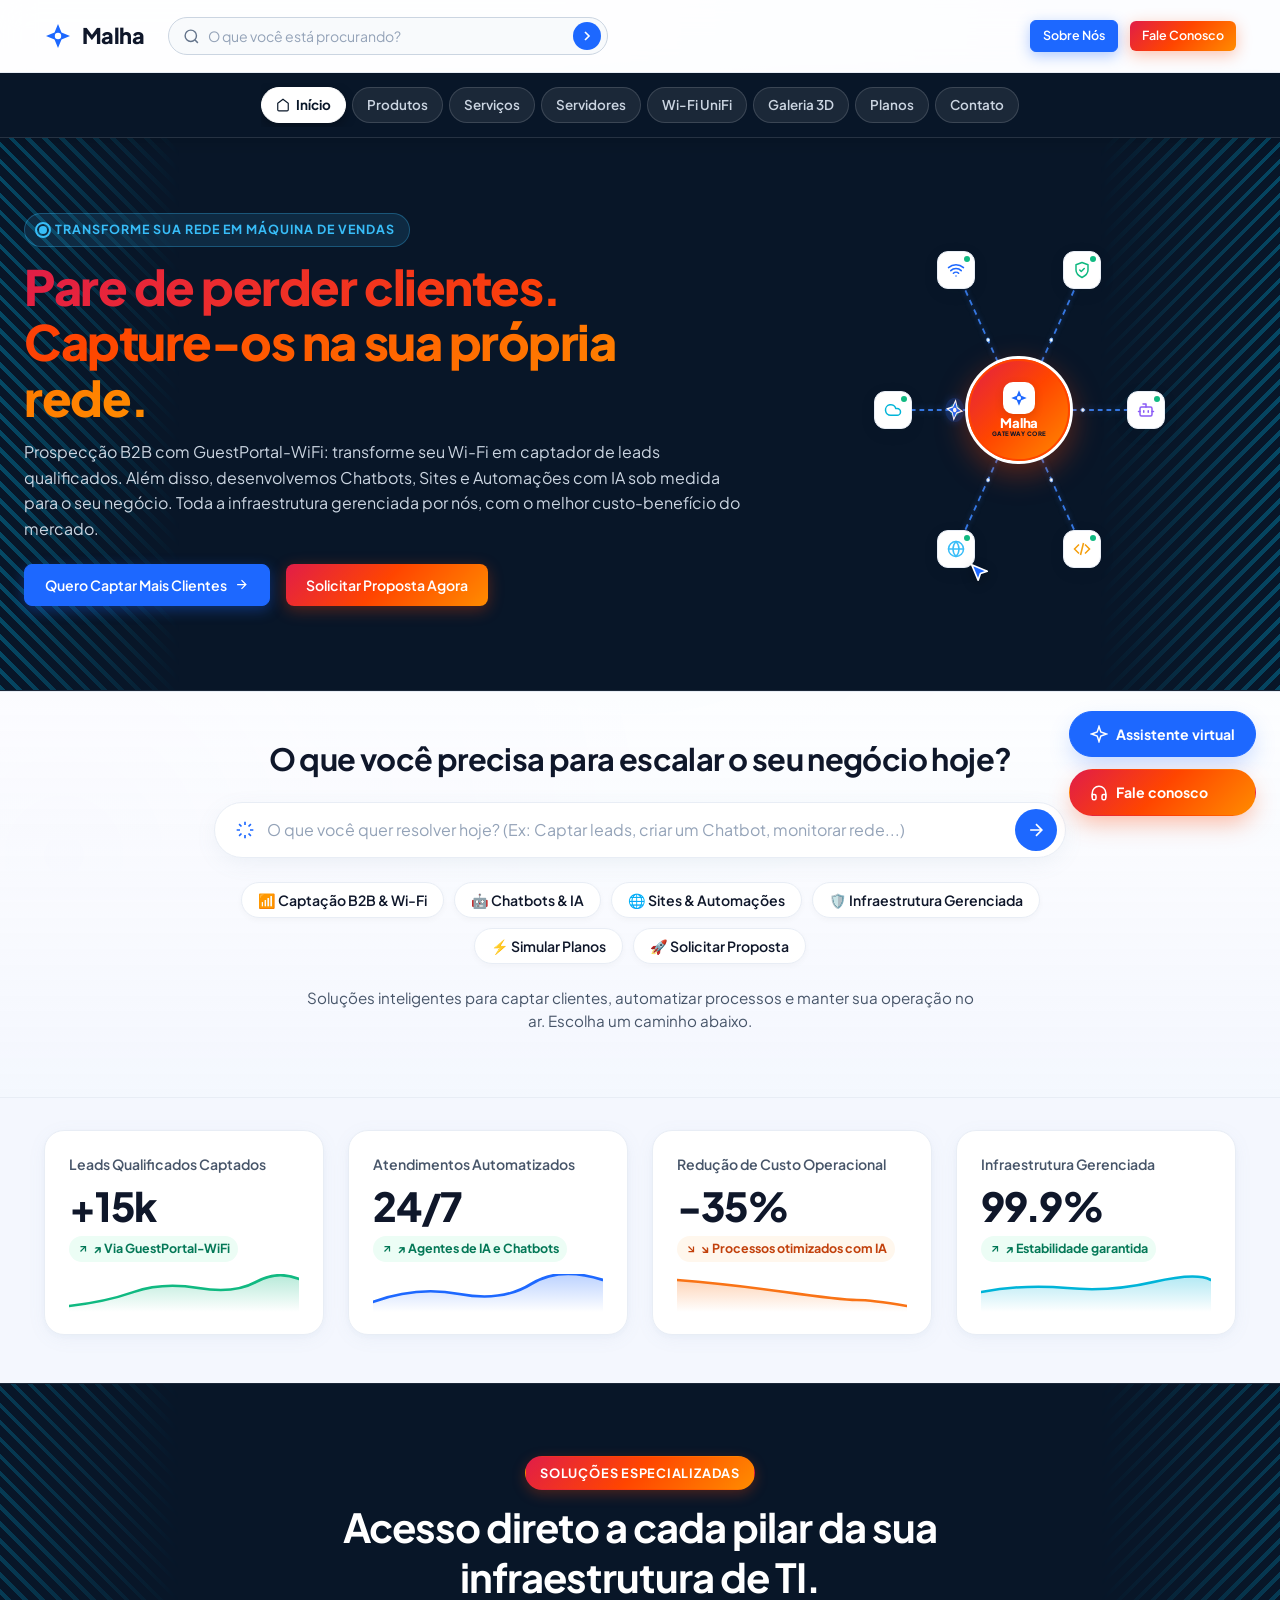
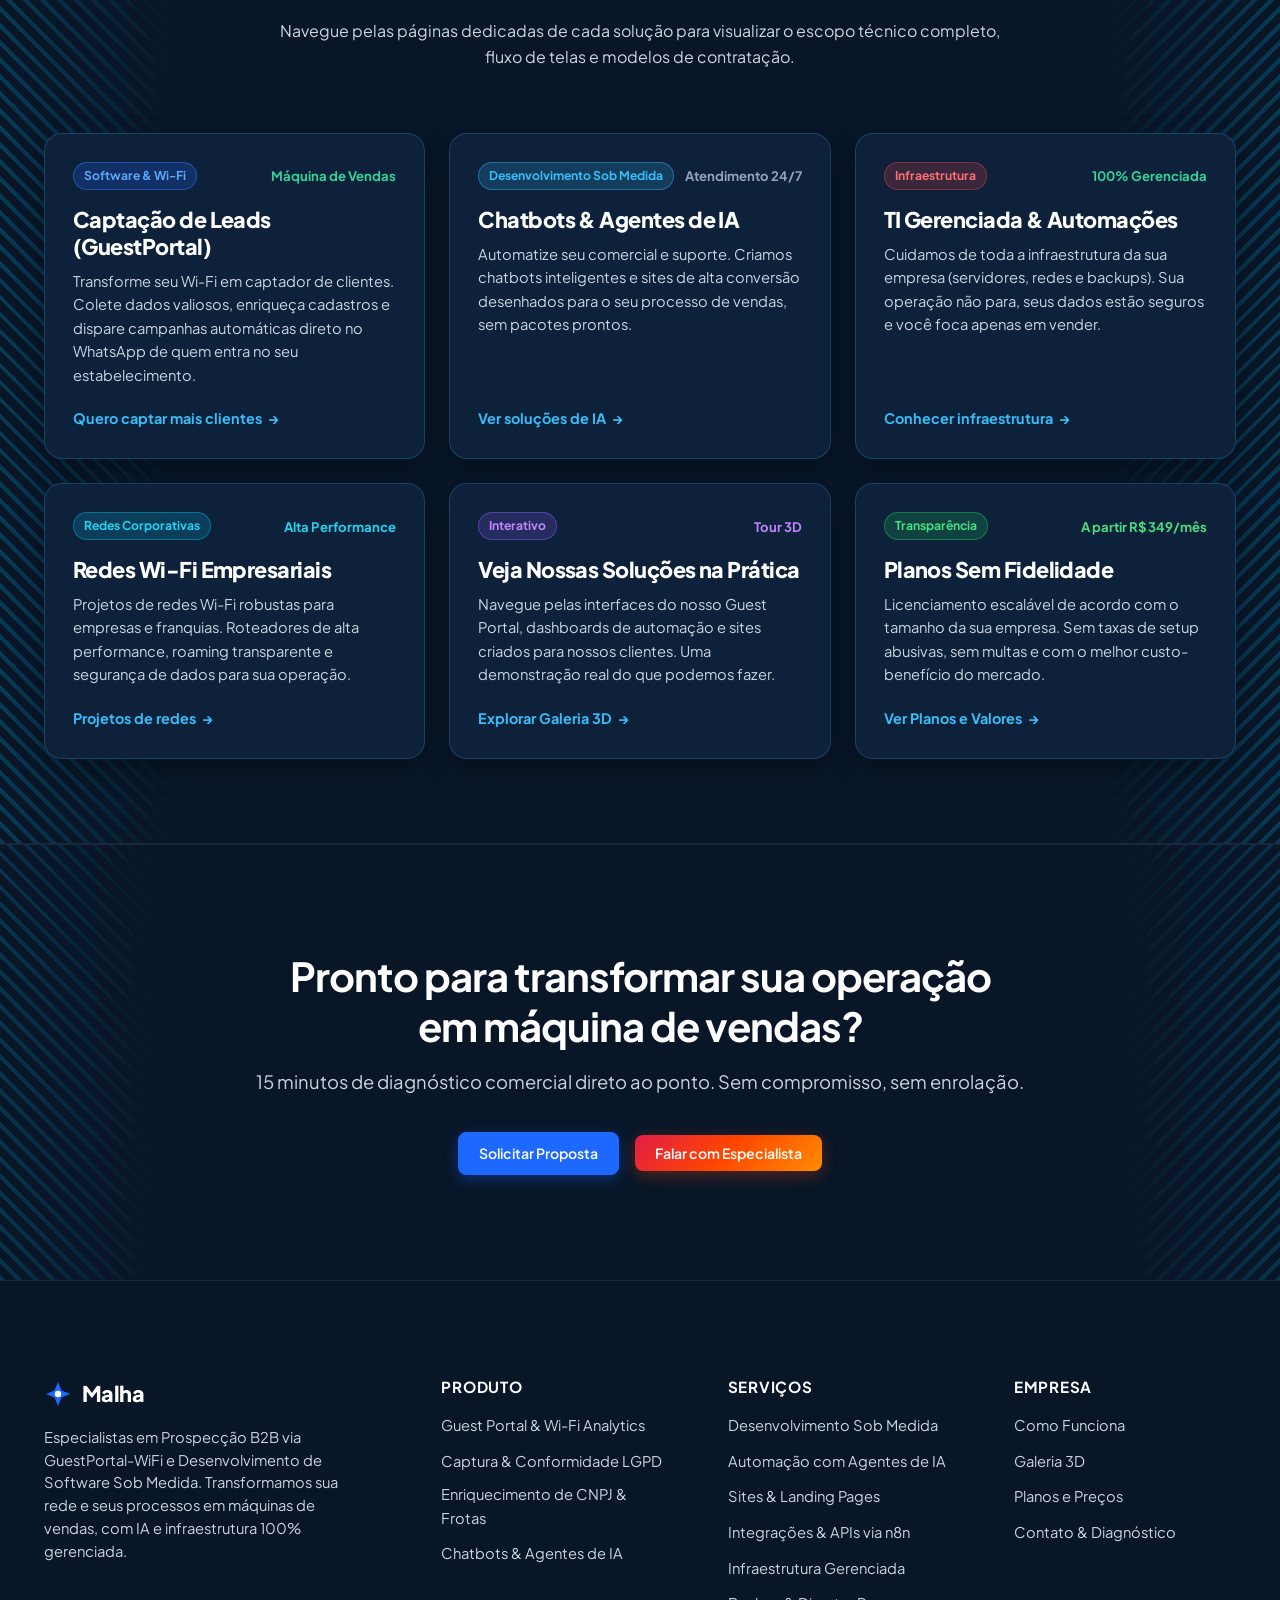
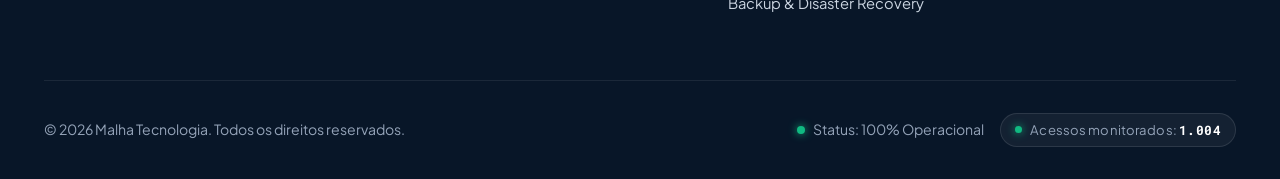
==== commit ed254b02: "fix(contato e favicon): vincular botoes fale conosco ao formulario e atualizar cache do favicon v22" ====
--- a/index.html
+++ b/index.html
@@ -12,11 +12,12 @@
   <link href="https://fonts.googleapis.com/css2?family=Plus+Jakarta+Sans:wght@400;500;600;700;800&family=Roboto+Mono:wght@400;500;600&display=swap" rel="stylesheet">
 
   <!-- Folha de Estilos Modular Reorganizada -->
-  <link rel="stylesheet" href="css/main.css?v=21">
+  <link rel="stylesheet" href="css/main.css?v=22">
   <!-- Favicon Oficial da Malha -->
-  <link rel="icon" type="image/svg+xml" href="favicon.svg">
-  <link rel="icon" type="image/png" sizes="32x32" href="favicon.png">
-  <link rel="shortcut icon" href="favicon.ico">
+  <link rel="icon" type="image/svg+xml" href="favicon.svg?v=22">
+  <link rel="icon" type="image/png" sizes="32x32" href="favicon.png?v=22">
+  <link rel="apple-touch-icon" sizes="180x180" href="favicon.png?v=22">
+  <link rel="shortcut icon" href="favicon.ico?v=22">
 </head>
 <body>
 
@@ -59,7 +60,7 @@
       <!-- Ações do Cabeçalho: Sobre Nós e Fale Conosco -->
       <div class="nav-acoes">
         <a href="sobre.html" class="btn btn-primary btn-sm header-btn-sobre">Sobre Nós</a>
-        <a href="contato.html" class="btn btn-primary btn-solar btn-sm">Fale Conosco</a>
+        <a href="contato.html#formulario-contato" class="btn btn-primary btn-solar btn-sm">Fale Conosco</a>
         <button class="botao-menu-mobile" aria-label="Abrir menu de navegação" aria-expanded="false">
           <svg class="icone-hamburguer" viewBox="0 0 24 24" fill="none" stroke="currentColor" stroke-width="2">
             <line x1="3" y1="6" x2="21" y2="6" stroke-linecap="round"></line>
@@ -85,7 +86,7 @@
       <li><a href="contato.html">Contato <span>→</span></a></li>
     </ul>
     <div>
-      <a href="contato.html" class="btn btn-primary btn-solar" style="width: 100%;">Falar com a Malha</a>
+      <a href="contato.html#formulario-contato" class="btn btn-primary btn-solar" style="width: 100%;">Falar com a Malha</a>
       <p style="font-size: 0.8rem; text-align: center; margin-top: 16px; color: var(--cor-texto-mutado);">© 2026 Malha Tecnologia</p>
     </div>
   </aside>
@@ -690,7 +691,7 @@
       </svg>
       <span>Assistente virtual</span>
     </a>
-    <a href="contato.html" class="btn-flutuante destaque-dell-blue">
+    <a href="contato.html#formulario-contato" class="btn-flutuante destaque-dell-blue">
       <svg width="18" height="18" viewBox="0 0 24 24" fill="none" stroke="currentColor" stroke-width="2">
         <path d="M3 18v-6a9 9 0 0118 0v6"/>
         <path d="M21 19a2 2 0 01-2 2h-1a2 2 0 01-2-2v-3a2 2 0 012-2h3zM3 19a2 2 0 002 2h1a2 2 0 002-2v-3a2 2 0 00-2-2H3z"/>
@@ -843,6 +844,6 @@
   </div>
 
   <!-- Scripts Interativos -->
-  <script src="js/main.js?v=21"></script>
+  <script src="js/main.js?v=22"></script>
 </body>
 </html>
--- a/css/main.css
+++ b/css/main.css
@@ -4,7 +4,7 @@
    ========================================================================== */
 
 @import url('variables.css');
-@import url('base.css?v=21');
-@import url('layout.css?v=21');
-@import url('components.css?v=21');
-@import url('responsive.css?v=21');
+@import url('base.css?v=22');
+@import url('layout.css?v=22');
+@import url('components.css?v=22');
+@import url('responsive.css?v=22');
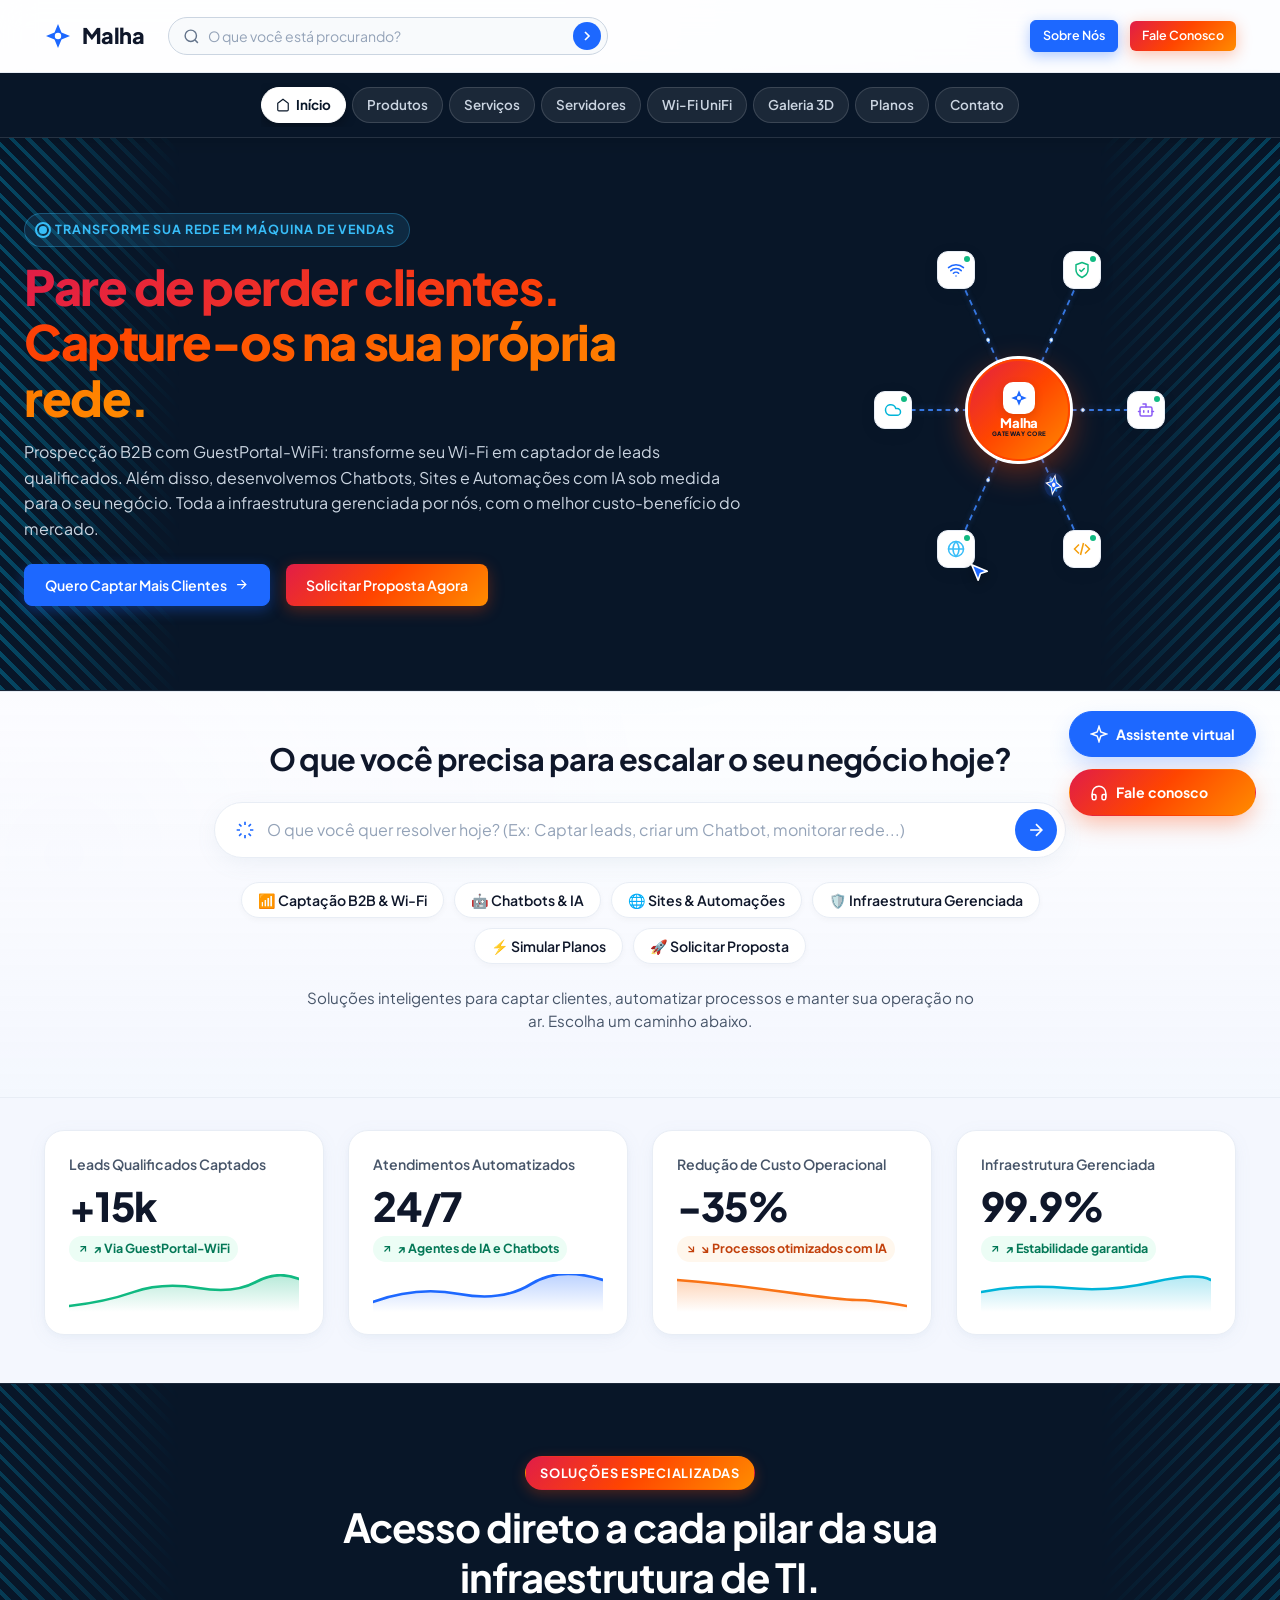
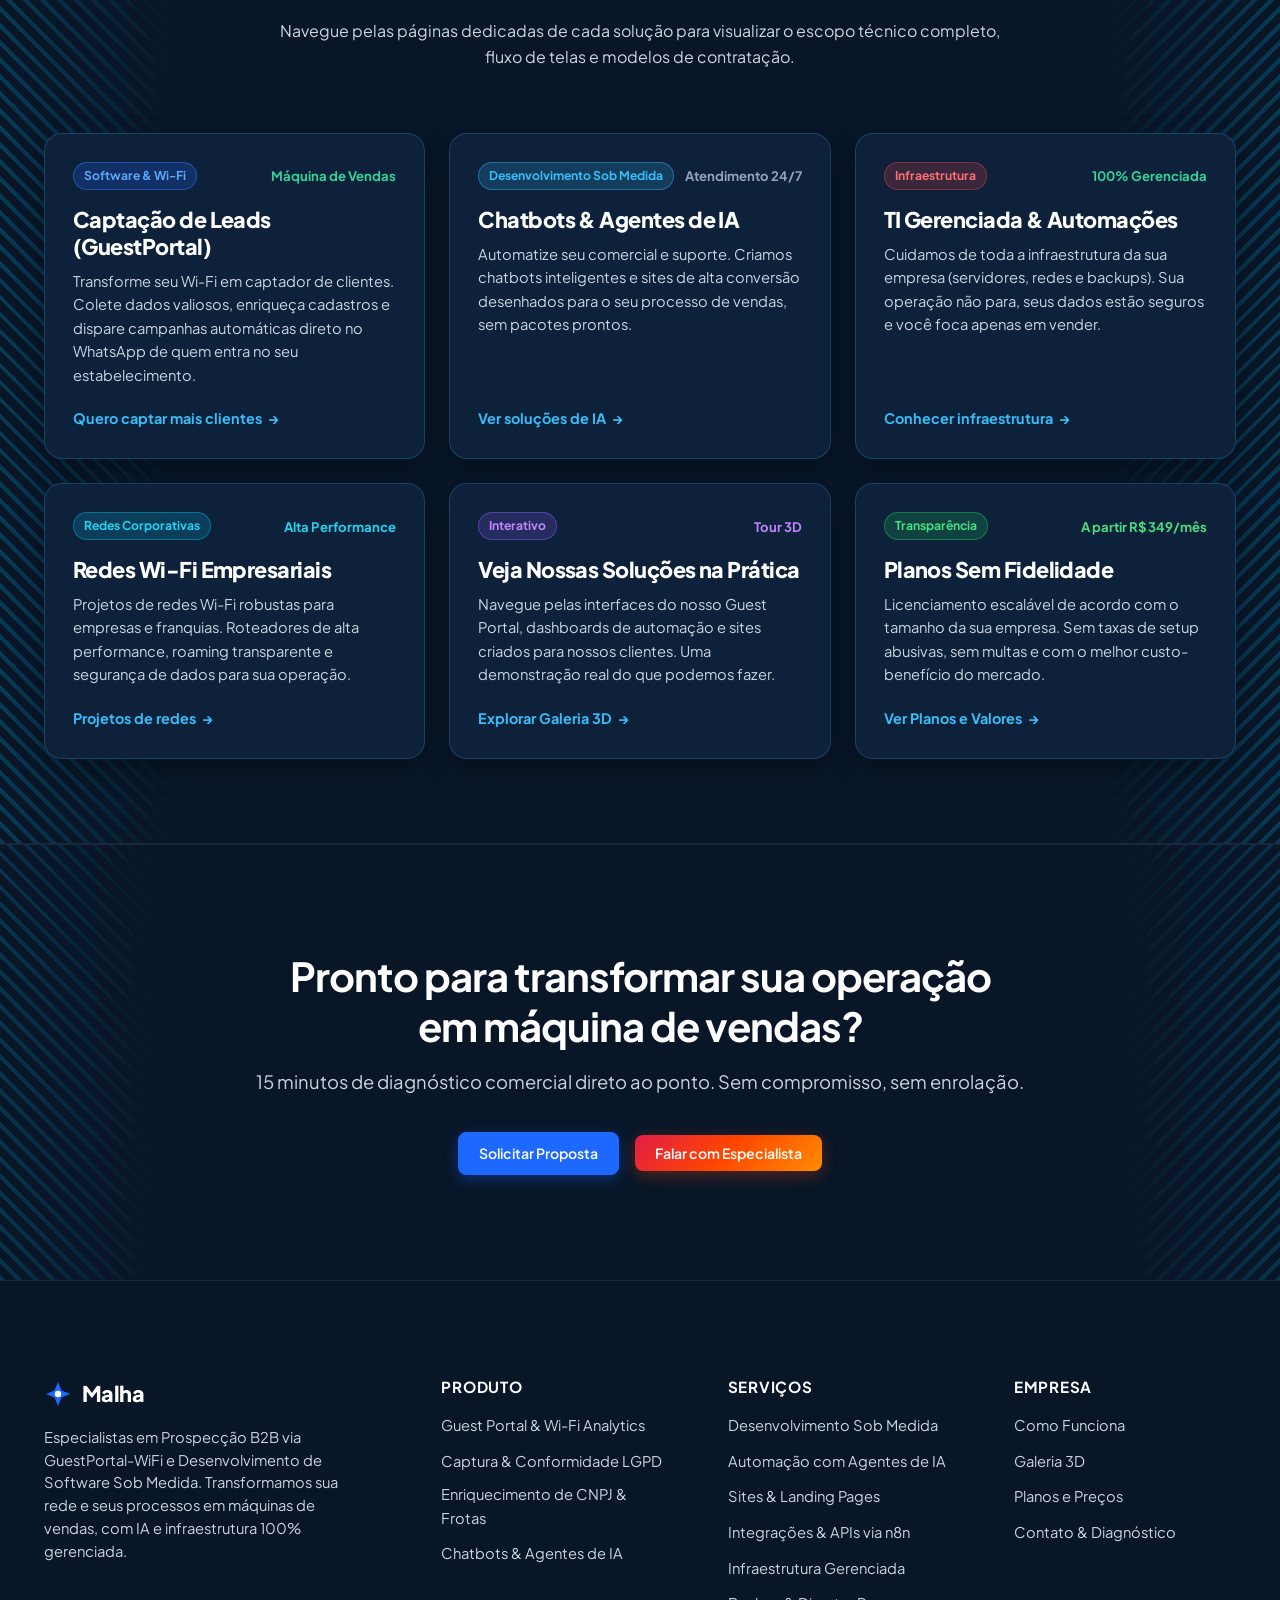
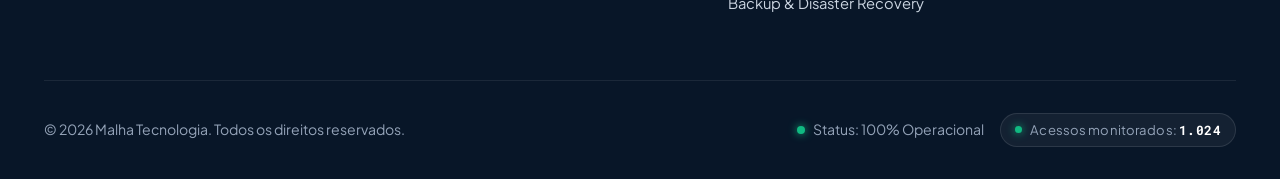
==== commit 9b315b91: "fix(contato): ancorar diretamente no card do formulario e destravar rolagem no menu mobile" ====
--- a/index.html
+++ b/index.html
@@ -12,12 +12,12 @@
   <link href="https://fonts.googleapis.com/css2?family=Plus+Jakarta+Sans:wght@400;500;600;700;800&family=Roboto+Mono:wght@400;500;600&display=swap" rel="stylesheet">
 
   <!-- Folha de Estilos Modular Reorganizada -->
-  <link rel="stylesheet" href="css/main.css?v=22">
+  <link rel="stylesheet" href="css/main.css?v=23">
   <!-- Favicon Oficial da Malha -->
-  <link rel="icon" type="image/svg+xml" href="favicon.svg?v=22">
-  <link rel="icon" type="image/png" sizes="32x32" href="favicon.png?v=22">
-  <link rel="apple-touch-icon" sizes="180x180" href="favicon.png?v=22">
-  <link rel="shortcut icon" href="favicon.ico?v=22">
+  <link rel="icon" type="image/svg+xml" href="favicon.svg?v=23">
+  <link rel="icon" type="image/png" sizes="32x32" href="favicon.png?v=23">
+  <link rel="apple-touch-icon" sizes="180x180" href="favicon.png?v=23">
+  <link rel="shortcut icon" href="favicon.ico?v=23">
 </head>
 <body>
 
@@ -844,6 +844,6 @@
   </div>
 
   <!-- Scripts Interativos -->
-  <script src="js/main.js?v=22"></script>
+  <script src="js/main.js?v=23"></script>
 </body>
 </html>
--- a/css/main.css
+++ b/css/main.css
@@ -4,7 +4,7 @@
    ========================================================================== */
 
 @import url('variables.css');
-@import url('base.css?v=22');
-@import url('layout.css?v=22');
-@import url('components.css?v=22');
-@import url('responsive.css?v=22');
+@import url('base.css?v=23');
+@import url('layout.css?v=23');
+@import url('components.css?v=23');
+@import url('responsive.css?v=23');
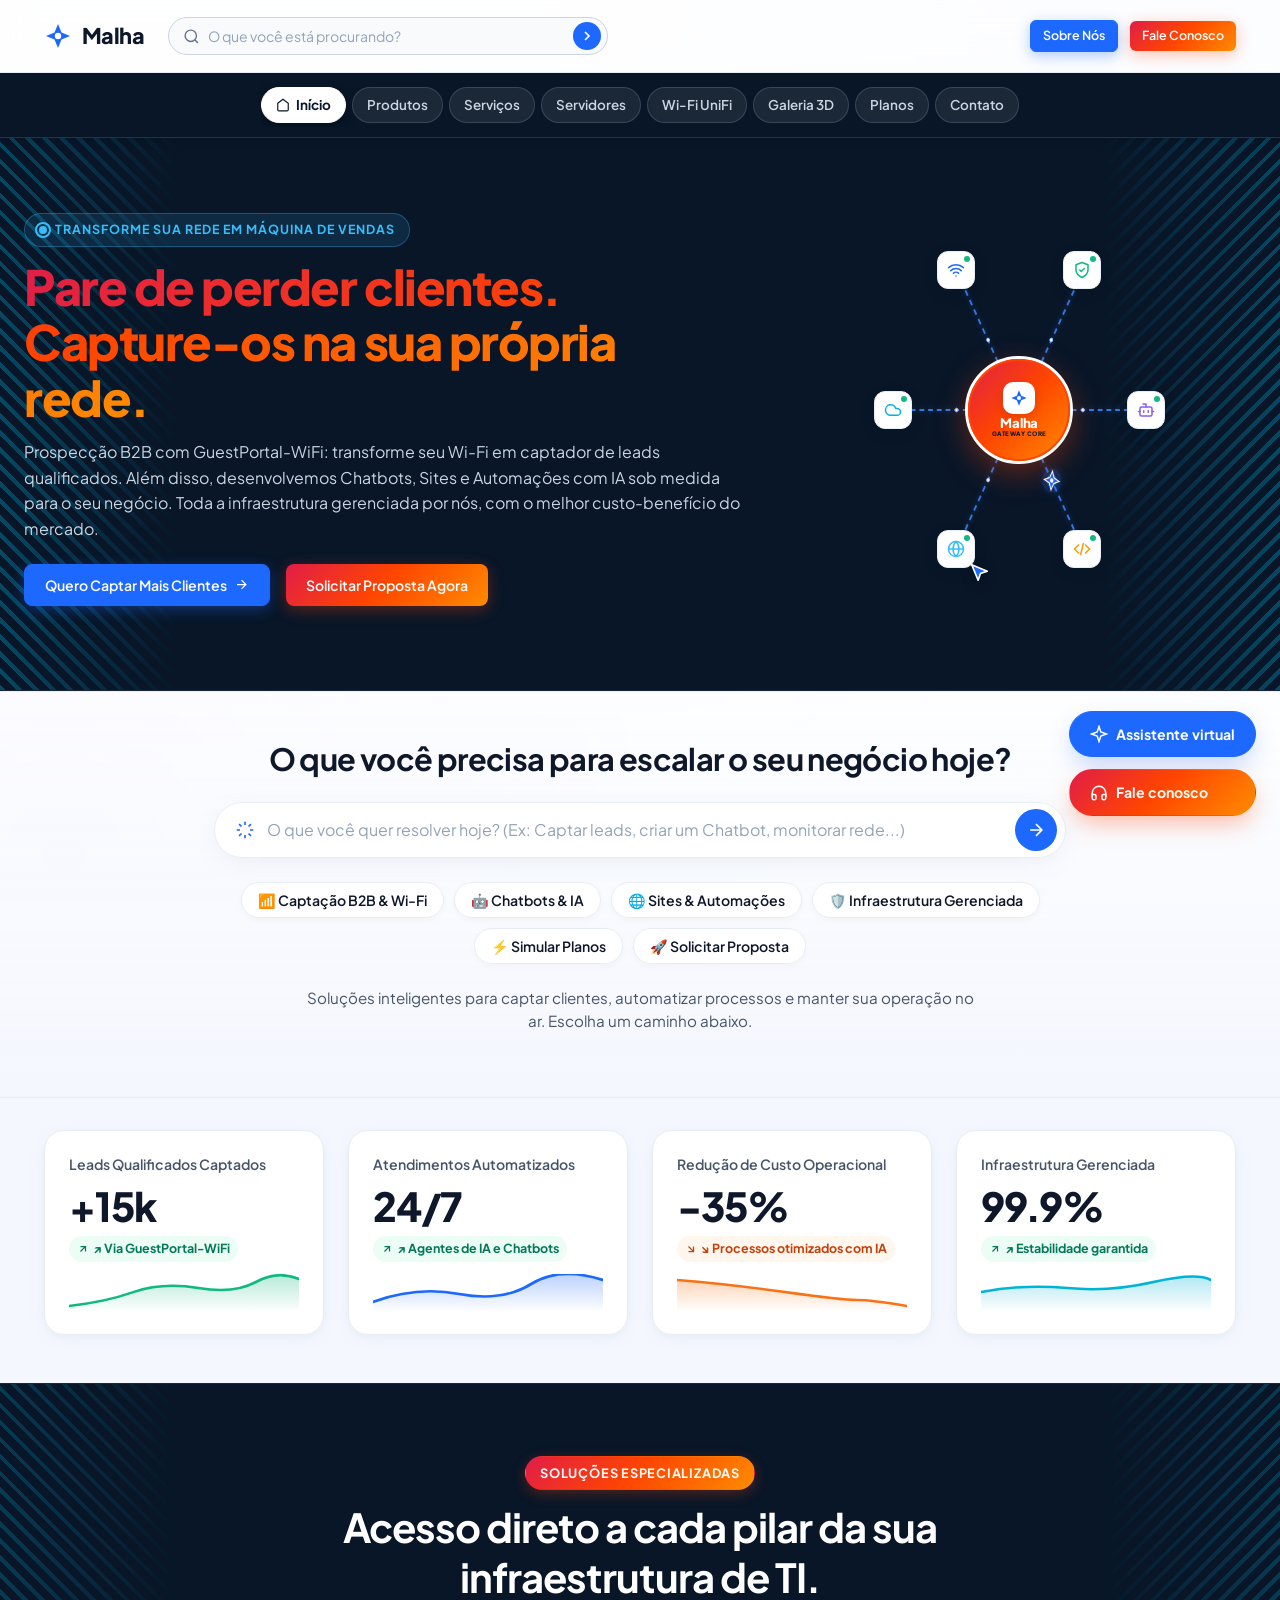
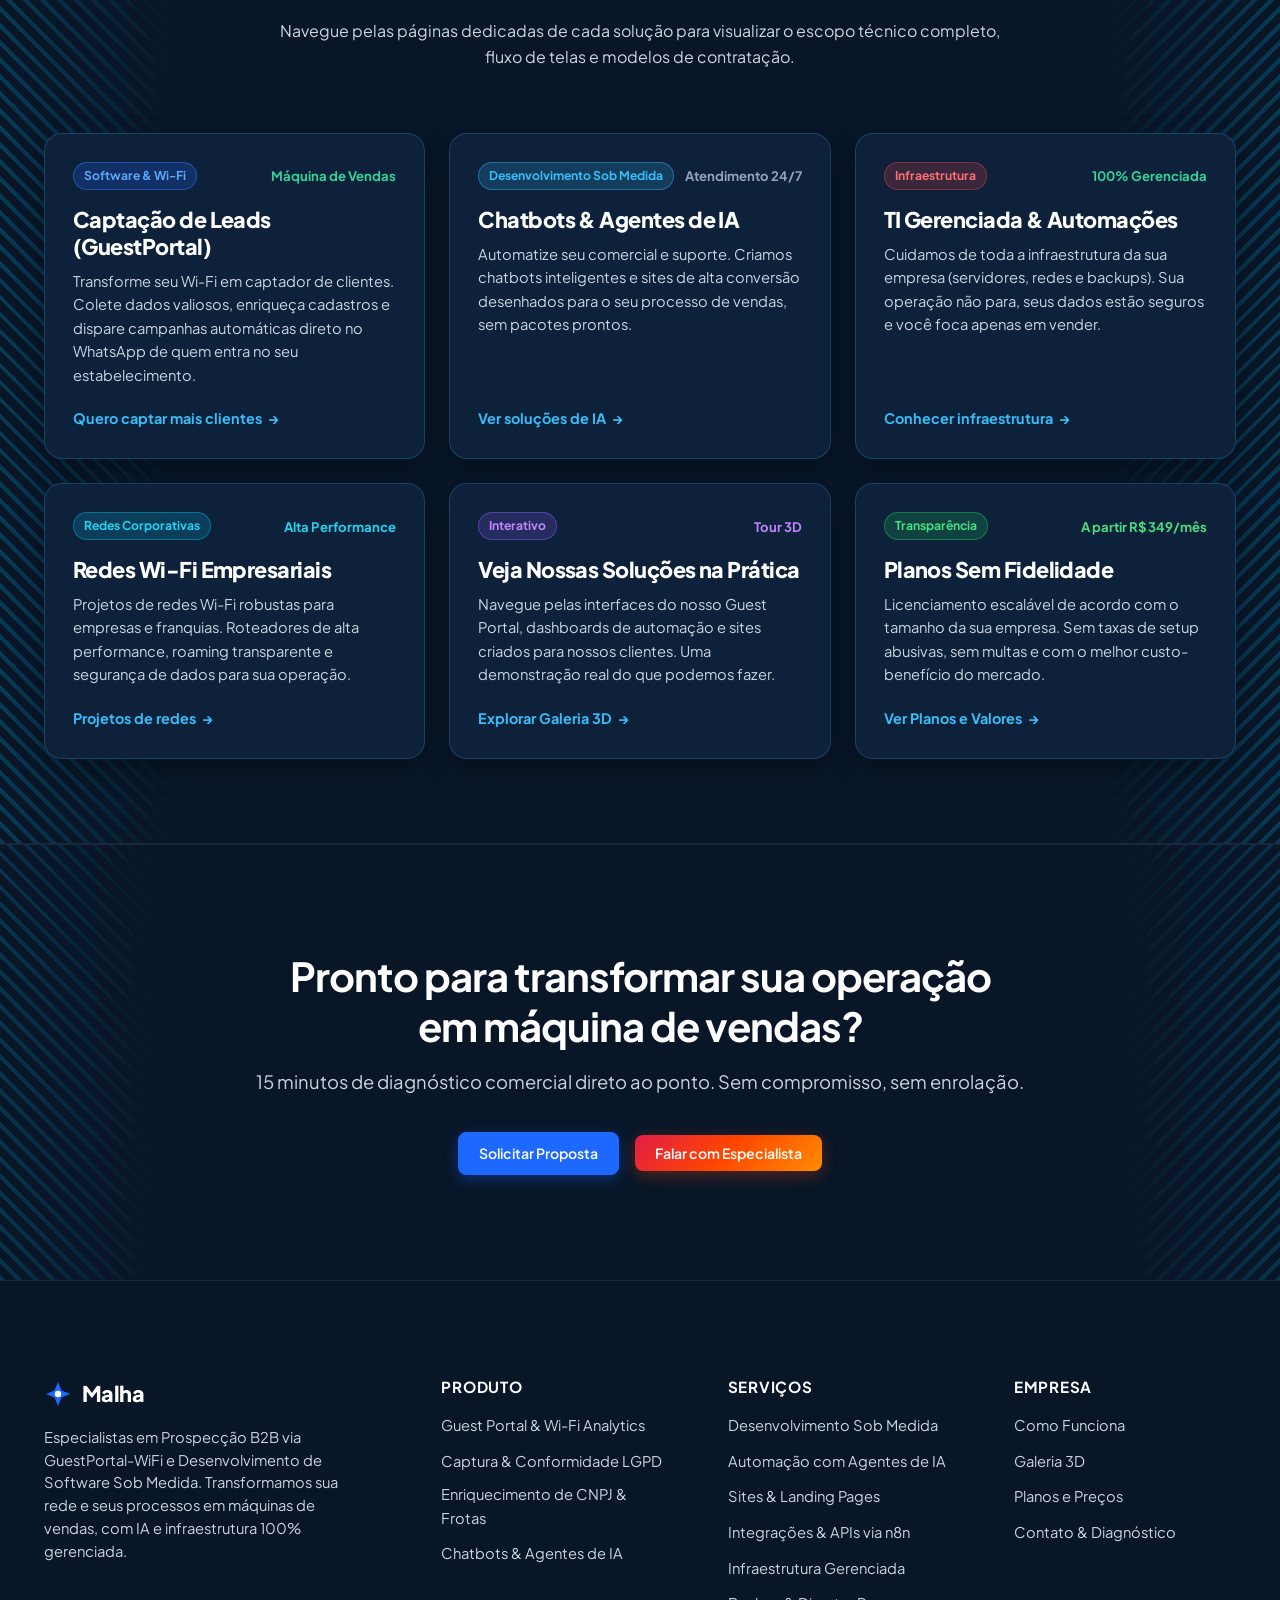
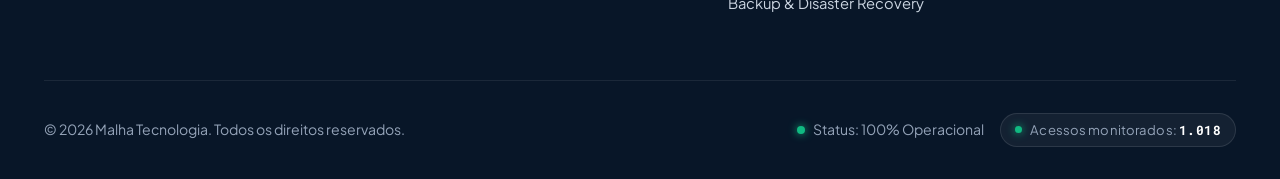
==== commit 71f99a16: "fix(sobre): alinhar card de compromisso de entrega e pilares para telas mobile de smartphones" ====
--- a/index.html
+++ b/index.html
@@ -12,12 +12,12 @@
   <link href="https://fonts.googleapis.com/css2?family=Plus+Jakarta+Sans:wght@400;500;600;700;800&family=Roboto+Mono:wght@400;500;600&display=swap" rel="stylesheet">
 
   <!-- Folha de Estilos Modular Reorganizada -->
-  <link rel="stylesheet" href="css/main.css?v=23">
+  <link rel="stylesheet" href="css/main.css?v=24">
   <!-- Favicon Oficial da Malha -->
-  <link rel="icon" type="image/svg+xml" href="favicon.svg?v=23">
-  <link rel="icon" type="image/png" sizes="32x32" href="favicon.png?v=23">
-  <link rel="apple-touch-icon" sizes="180x180" href="favicon.png?v=23">
-  <link rel="shortcut icon" href="favicon.ico?v=23">
+  <link rel="icon" type="image/svg+xml" href="favicon.svg?v=24">
+  <link rel="icon" type="image/png" sizes="32x32" href="favicon.png?v=24">
+  <link rel="apple-touch-icon" sizes="180x180" href="favicon.png?v=24">
+  <link rel="shortcut icon" href="favicon.ico?v=24">
 </head>
 <body>
 
@@ -844,6 +844,6 @@
   </div>
 
   <!-- Scripts Interativos -->
-  <script src="js/main.js?v=23"></script>
+  <script src="js/main.js?v=24"></script>
 </body>
 </html>
--- a/css/main.css
+++ b/css/main.css
@@ -4,7 +4,7 @@
    ========================================================================== */
 
 @import url('variables.css');
-@import url('base.css?v=23');
-@import url('layout.css?v=23');
-@import url('components.css?v=23');
-@import url('responsive.css?v=23');
+@import url('base.css?v=24');
+@import url('layout.css?v=24');
+@import url('components.css?v=24');
+@import url('responsive.css?v=24');
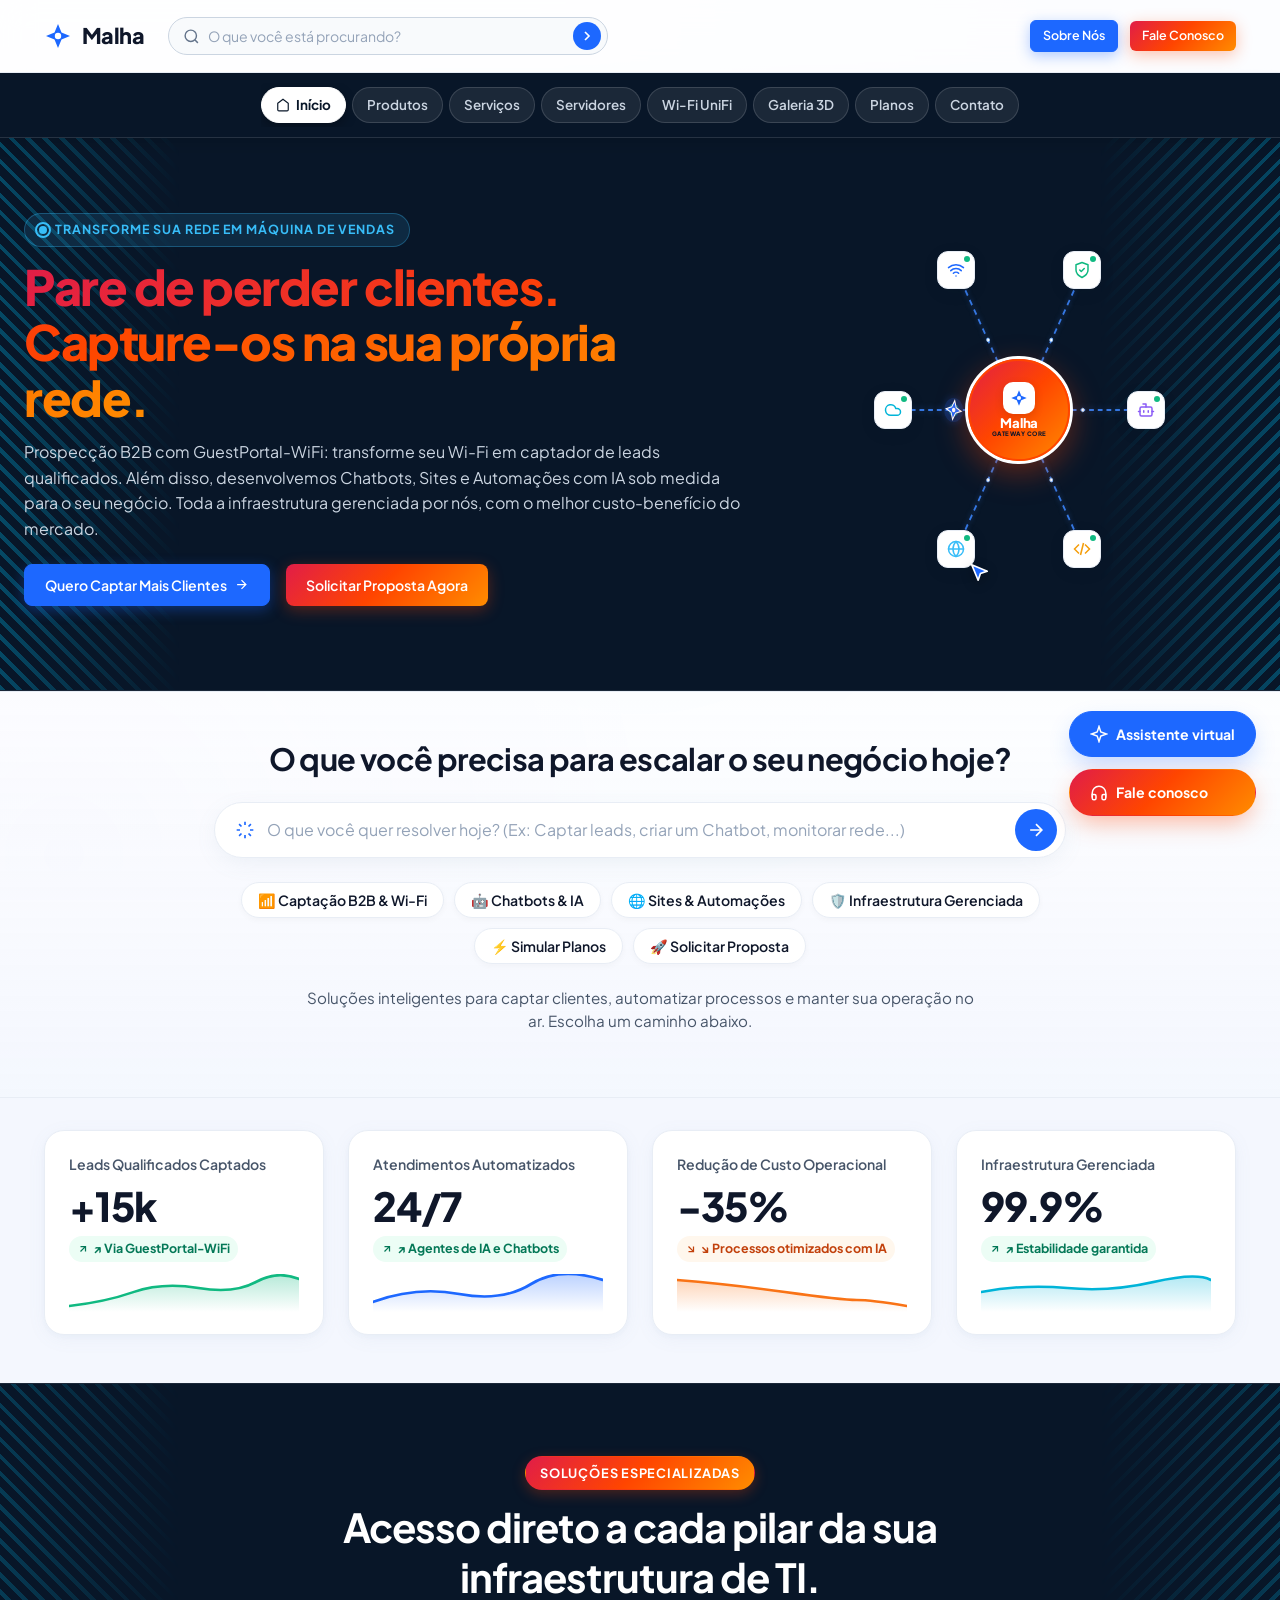
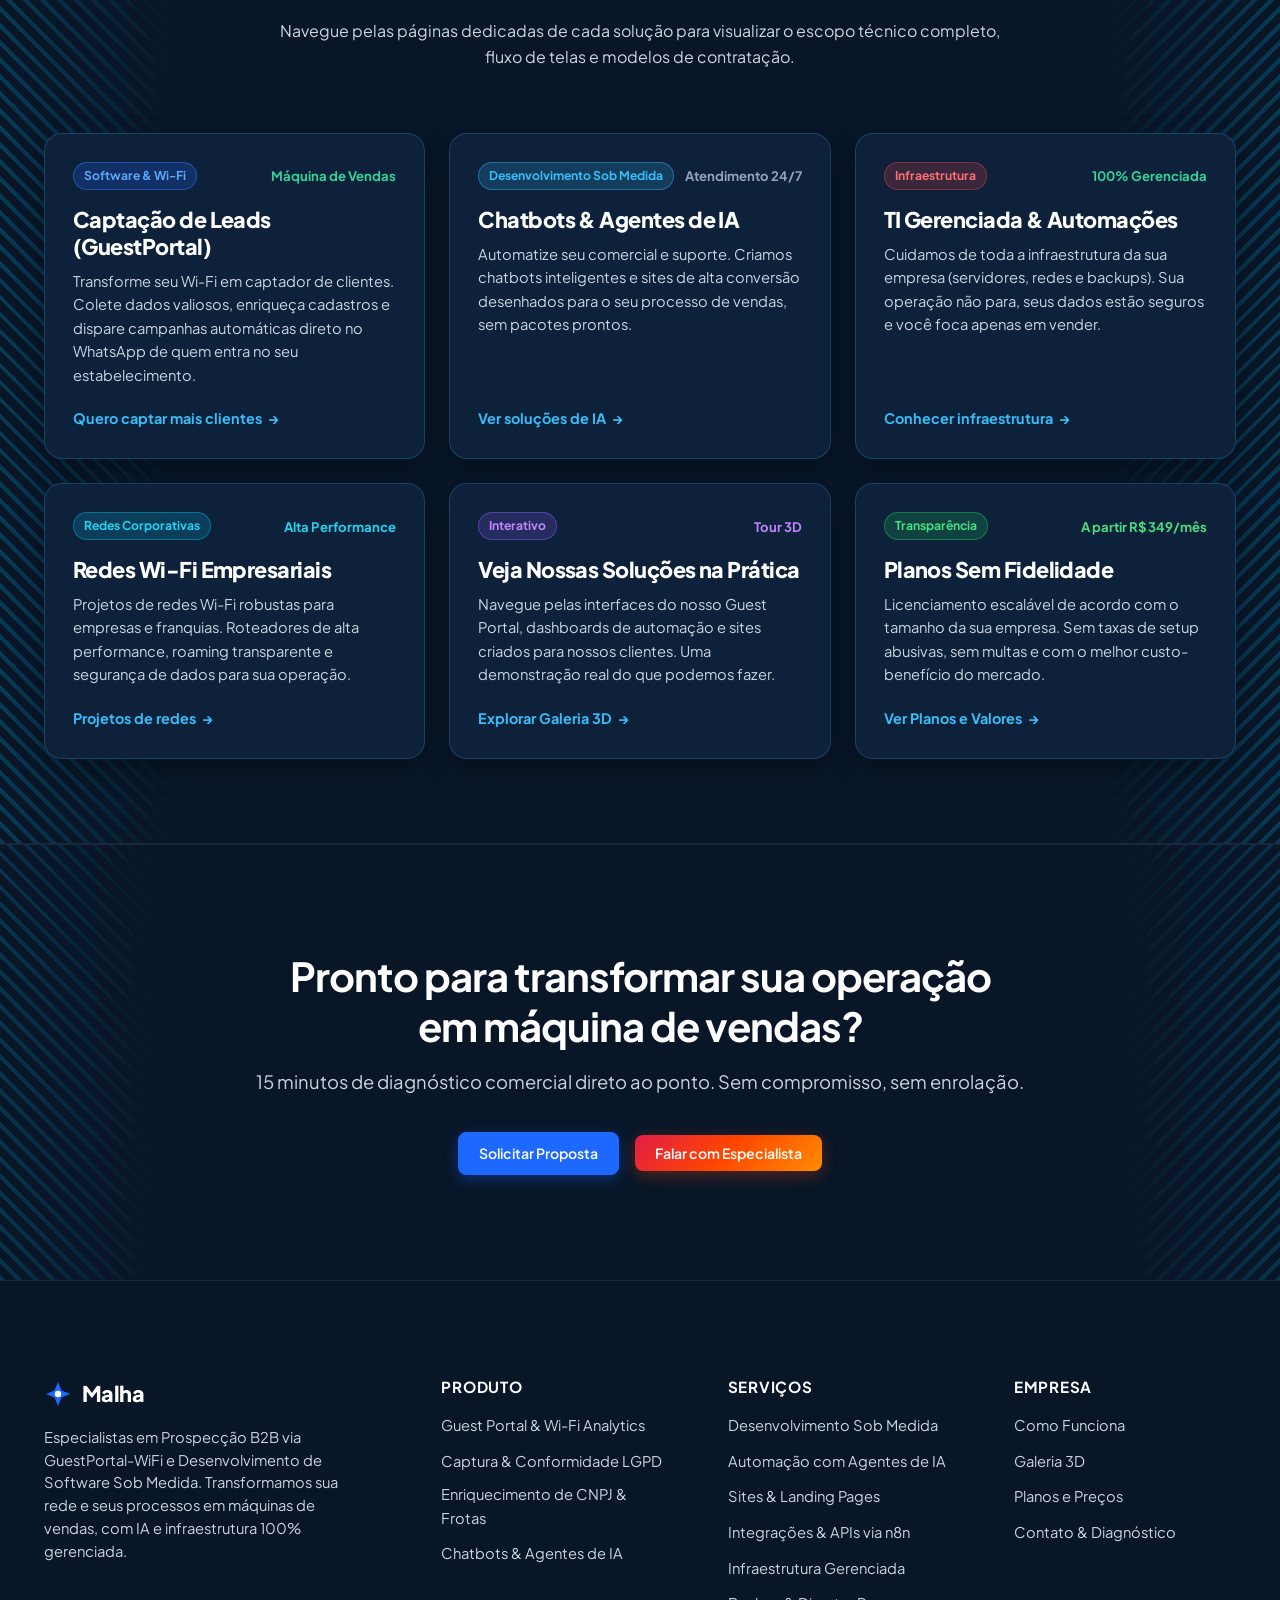
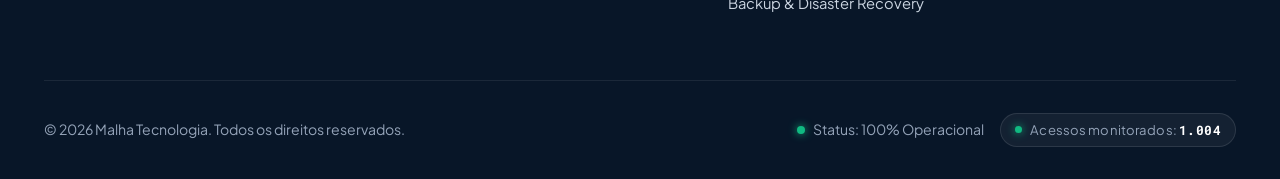
==== commit 6c851a48: "fix(contato): adicionar evento onclick direto e scrollIntoView sem travamento de overflow nos botoes" ====
--- a/index.html
+++ b/index.html
@@ -12,12 +12,12 @@
   <link href="https://fonts.googleapis.com/css2?family=Plus+Jakarta+Sans:wght@400;500;600;700;800&family=Roboto+Mono:wght@400;500;600&display=swap" rel="stylesheet">
 
   <!-- Folha de Estilos Modular Reorganizada -->
-  <link rel="stylesheet" href="css/main.css?v=24">
+  <link rel="stylesheet" href="css/main.css?v=25">
   <!-- Favicon Oficial da Malha -->
-  <link rel="icon" type="image/svg+xml" href="favicon.svg?v=24">
-  <link rel="icon" type="image/png" sizes="32x32" href="favicon.png?v=24">
-  <link rel="apple-touch-icon" sizes="180x180" href="favicon.png?v=24">
-  <link rel="shortcut icon" href="favicon.ico?v=24">
+  <link rel="icon" type="image/svg+xml" href="favicon.svg?v=25">
+  <link rel="icon" type="image/png" sizes="32x32" href="favicon.png?v=25">
+  <link rel="apple-touch-icon" sizes="180x180" href="favicon.png?v=25">
+  <link rel="shortcut icon" href="favicon.ico?v=25">
 </head>
 <body>
 
@@ -844,6 +844,6 @@
   </div>
 
   <!-- Scripts Interativos -->
-  <script src="js/main.js?v=24"></script>
+  <script src="js/main.js?v=25"></script>
 </body>
 </html>
--- a/css/main.css
+++ b/css/main.css
@@ -4,7 +4,7 @@
    ========================================================================== */
 
 @import url('variables.css');
-@import url('base.css?v=24');
-@import url('layout.css?v=24');
-@import url('components.css?v=24');
-@import url('responsive.css?v=24');
+@import url('base.css?v=25');
+@import url('layout.css?v=25');
+@import url('components.css?v=25');
+@import url('responsive.css?v=25');
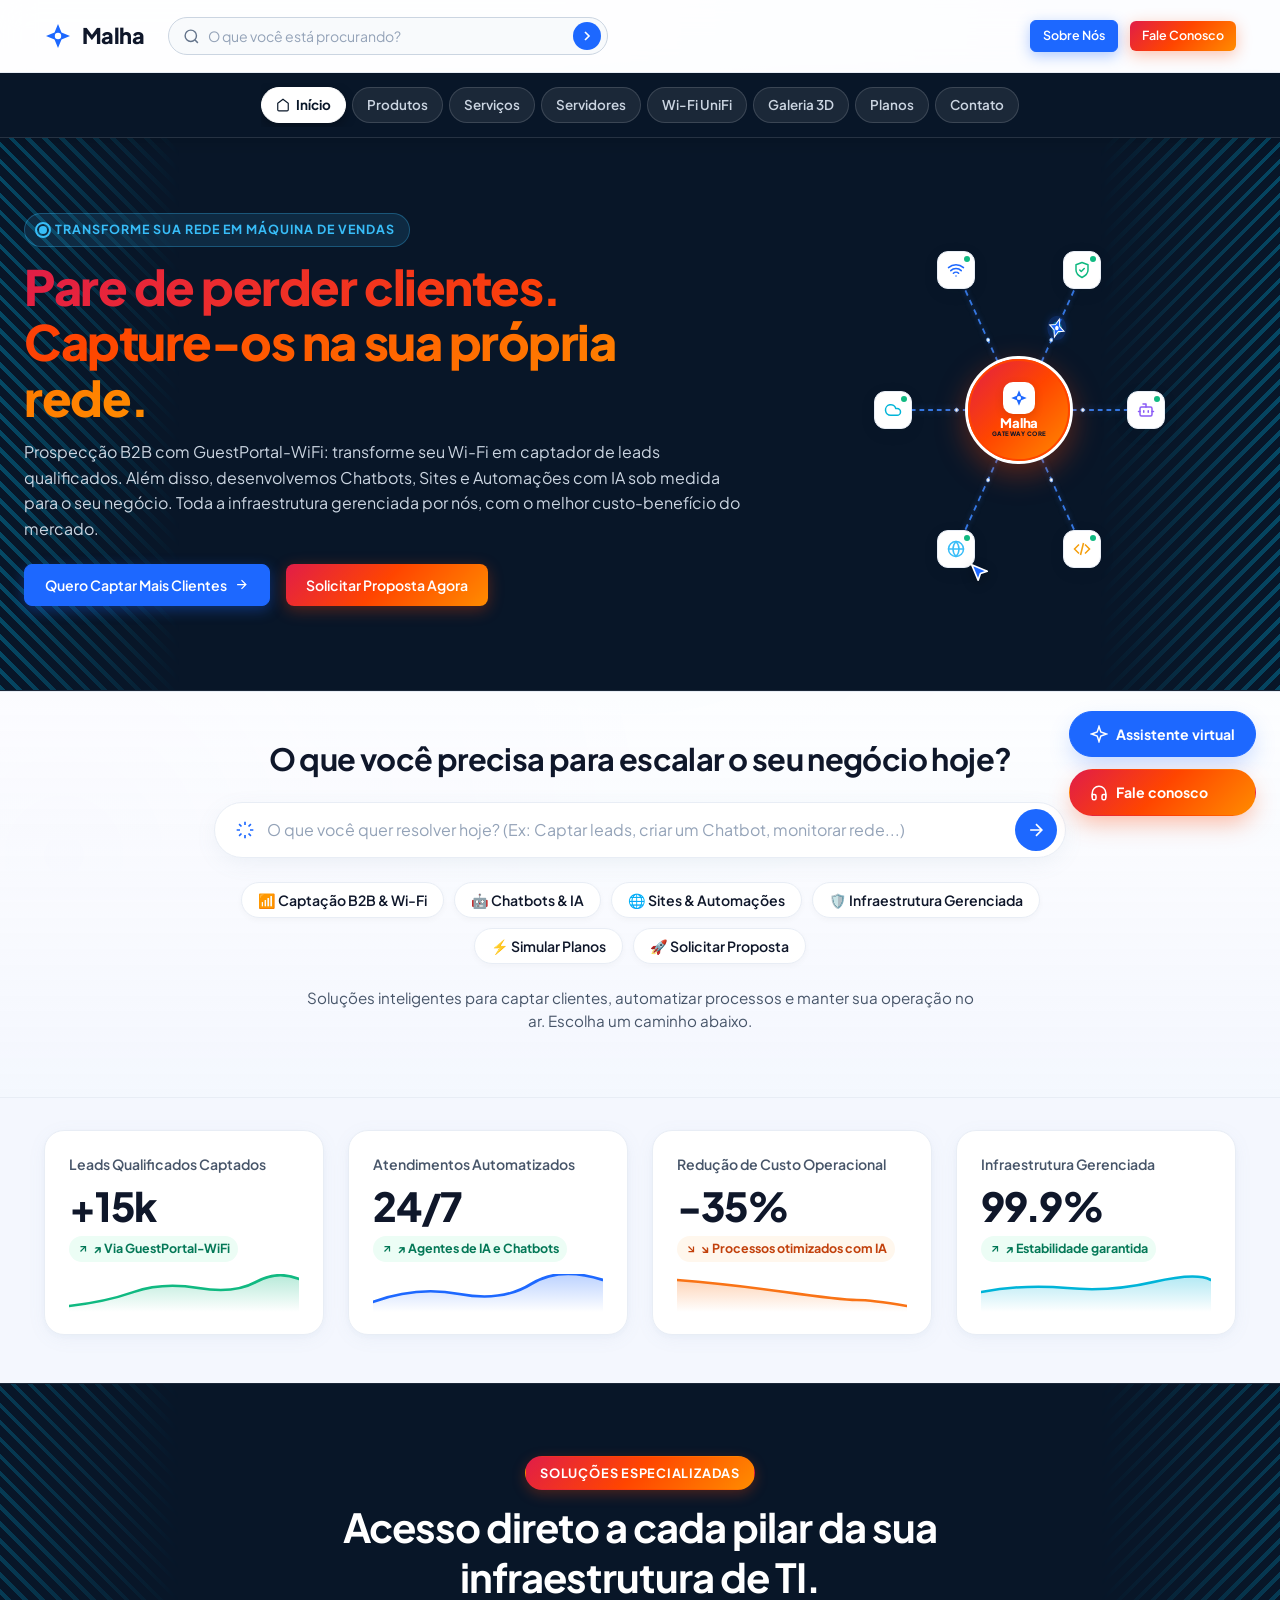
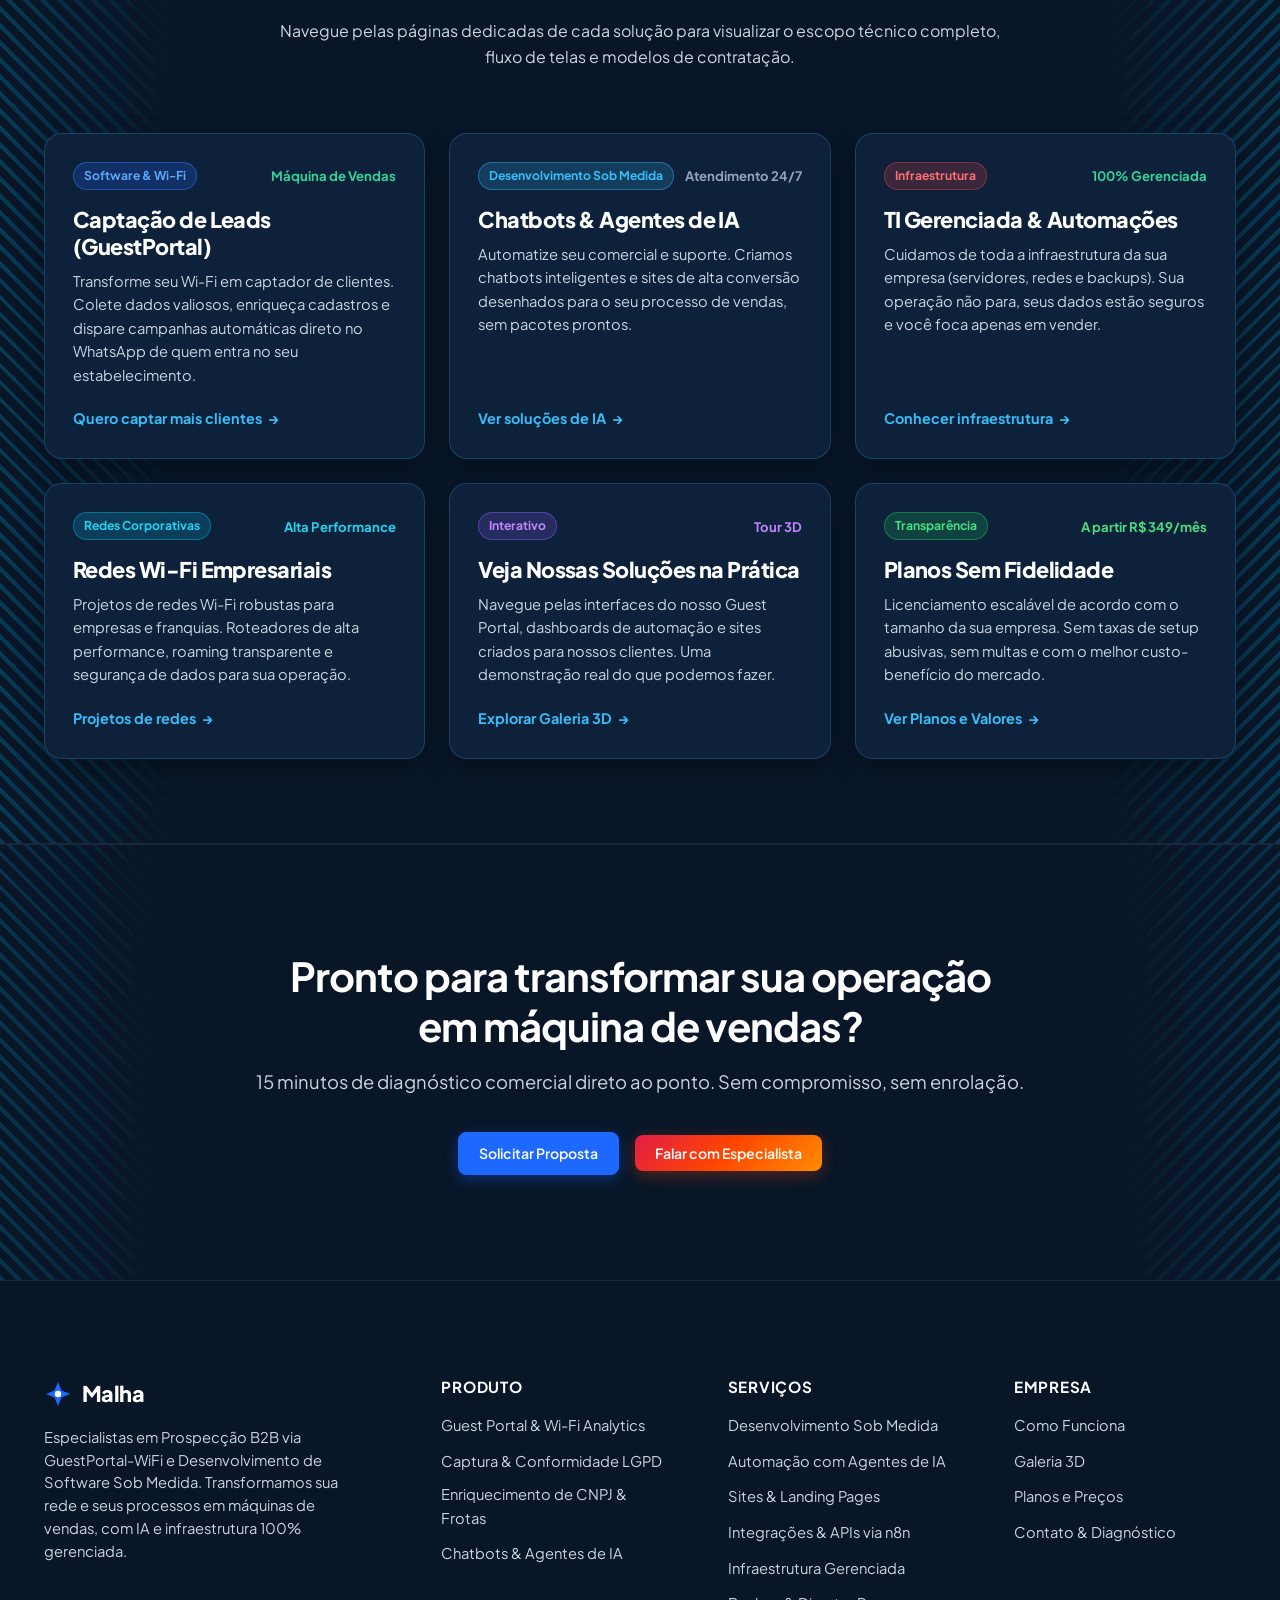
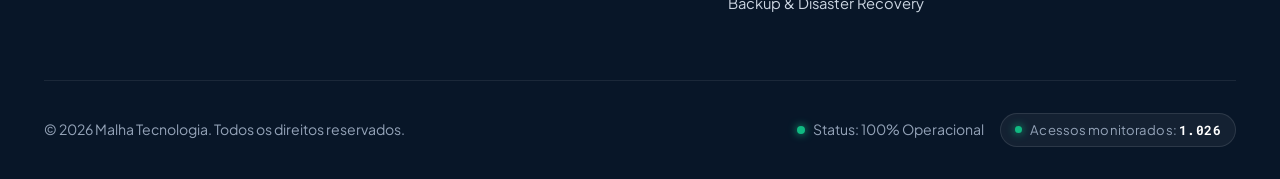
==== commit 330d8dee: "fix(contato): integrar modal de diagnostico com botao fechar nos botoes fale conosco e adicionar bot" ====
--- a/index.html
+++ b/index.html
@@ -12,12 +12,12 @@
   <link href="https://fonts.googleapis.com/css2?family=Plus+Jakarta+Sans:wght@400;500;600;700;800&family=Roboto+Mono:wght@400;500;600&display=swap" rel="stylesheet">
 
   <!-- Folha de Estilos Modular Reorganizada -->
-  <link rel="stylesheet" href="css/main.css?v=25">
+  <link rel="stylesheet" href="css/main.css?v=26">
   <!-- Favicon Oficial da Malha -->
-  <link rel="icon" type="image/svg+xml" href="favicon.svg?v=25">
-  <link rel="icon" type="image/png" sizes="32x32" href="favicon.png?v=25">
-  <link rel="apple-touch-icon" sizes="180x180" href="favicon.png?v=25">
-  <link rel="shortcut icon" href="favicon.ico?v=25">
+  <link rel="icon" type="image/svg+xml" href="favicon.svg?v=26">
+  <link rel="icon" type="image/png" sizes="32x32" href="favicon.png?v=26">
+  <link rel="apple-touch-icon" sizes="180x180" href="favicon.png?v=26">
+  <link rel="shortcut icon" href="favicon.ico?v=26">
 </head>
 <body>
 
@@ -75,7 +75,11 @@
   <!-- Gaveta do Menu Mobile -->
   <div class="menu-mobile-backdrop"></div>
   <aside class="menu-mobile-gaveta" aria-label="Menu móvel">
-    <ul class="menu-mobile-links">
+        <div style="display: flex; justify-content: space-between; align-items: center; padding: 4px 0 16px; border-bottom: 1px solid rgba(255, 255, 255, 0.08); margin-bottom: 16px;">
+      <span style="font-size: 0.95rem; font-weight: 700; color: #ffffff;">Menu de Navegação</span>
+      <button type="button" class="menu-mobile-fechar-btn" style="background: none; border: none; color: #ffffff; font-size: 1.4rem; cursor: pointer; padding: 4px 8px; line-height: 1;" aria-label="Fechar menu">✕</button>
+    </div>
+<ul class="menu-mobile-links">
       <li><a href="index.html" style="color:var(--cor-primaria); font-weight:700;">Início <span>→</span></a></li>
       <li><a href="produtos.html">Produtos & Guest Portal <span>→</span></a></li>
       <li><a href="servicos.html">Serviços de TI <span>→</span></a></li>
@@ -844,6 +848,6 @@
   </div>
 
   <!-- Scripts Interativos -->
-  <script src="js/main.js?v=25"></script>
+  <script src="js/main.js?v=26"></script>
 </body>
 </html>
--- a/css/main.css
+++ b/css/main.css
@@ -4,7 +4,7 @@
    ========================================================================== */
 
 @import url('variables.css');
-@import url('base.css?v=25');
-@import url('layout.css?v=25');
-@import url('components.css?v=25');
-@import url('responsive.css?v=25');
+@import url('base.css?v=26');
+@import url('layout.css?v=26');
+@import url('components.css?v=26');
+@import url('responsive.css?v=26');
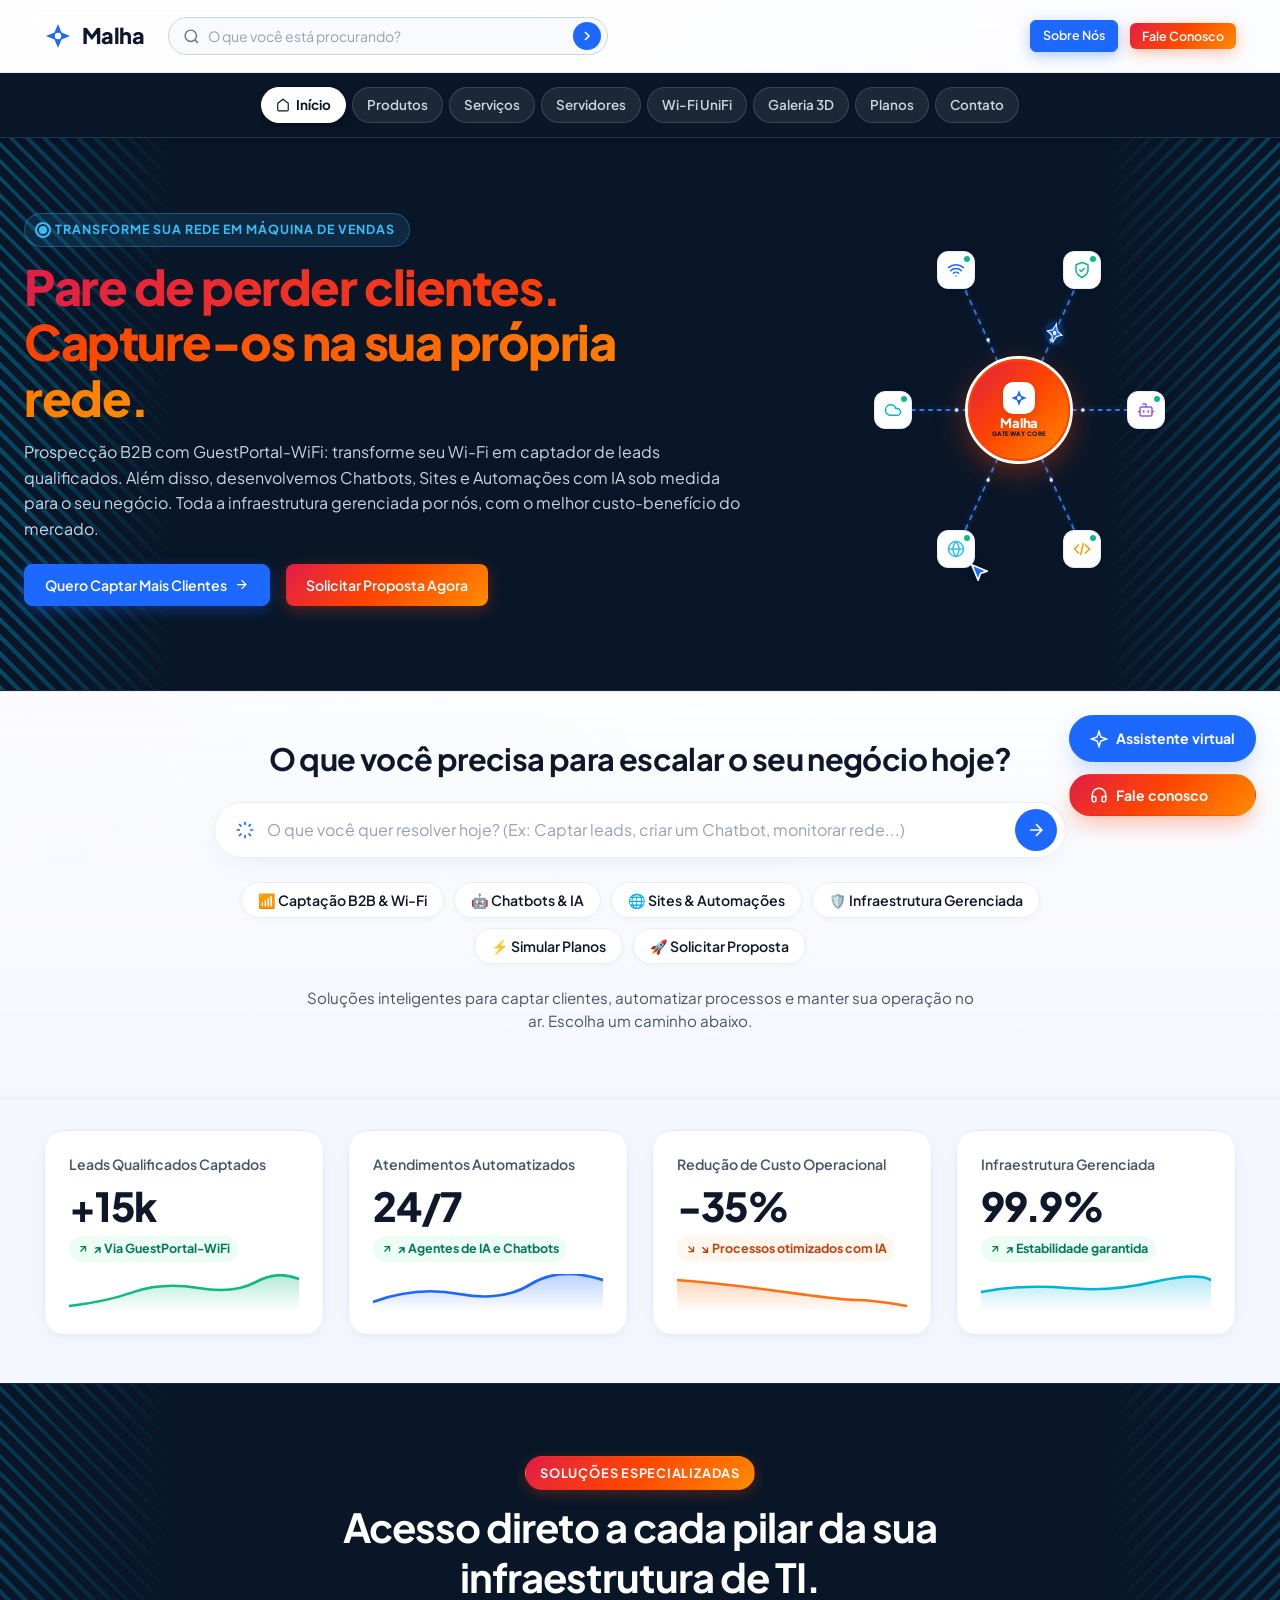
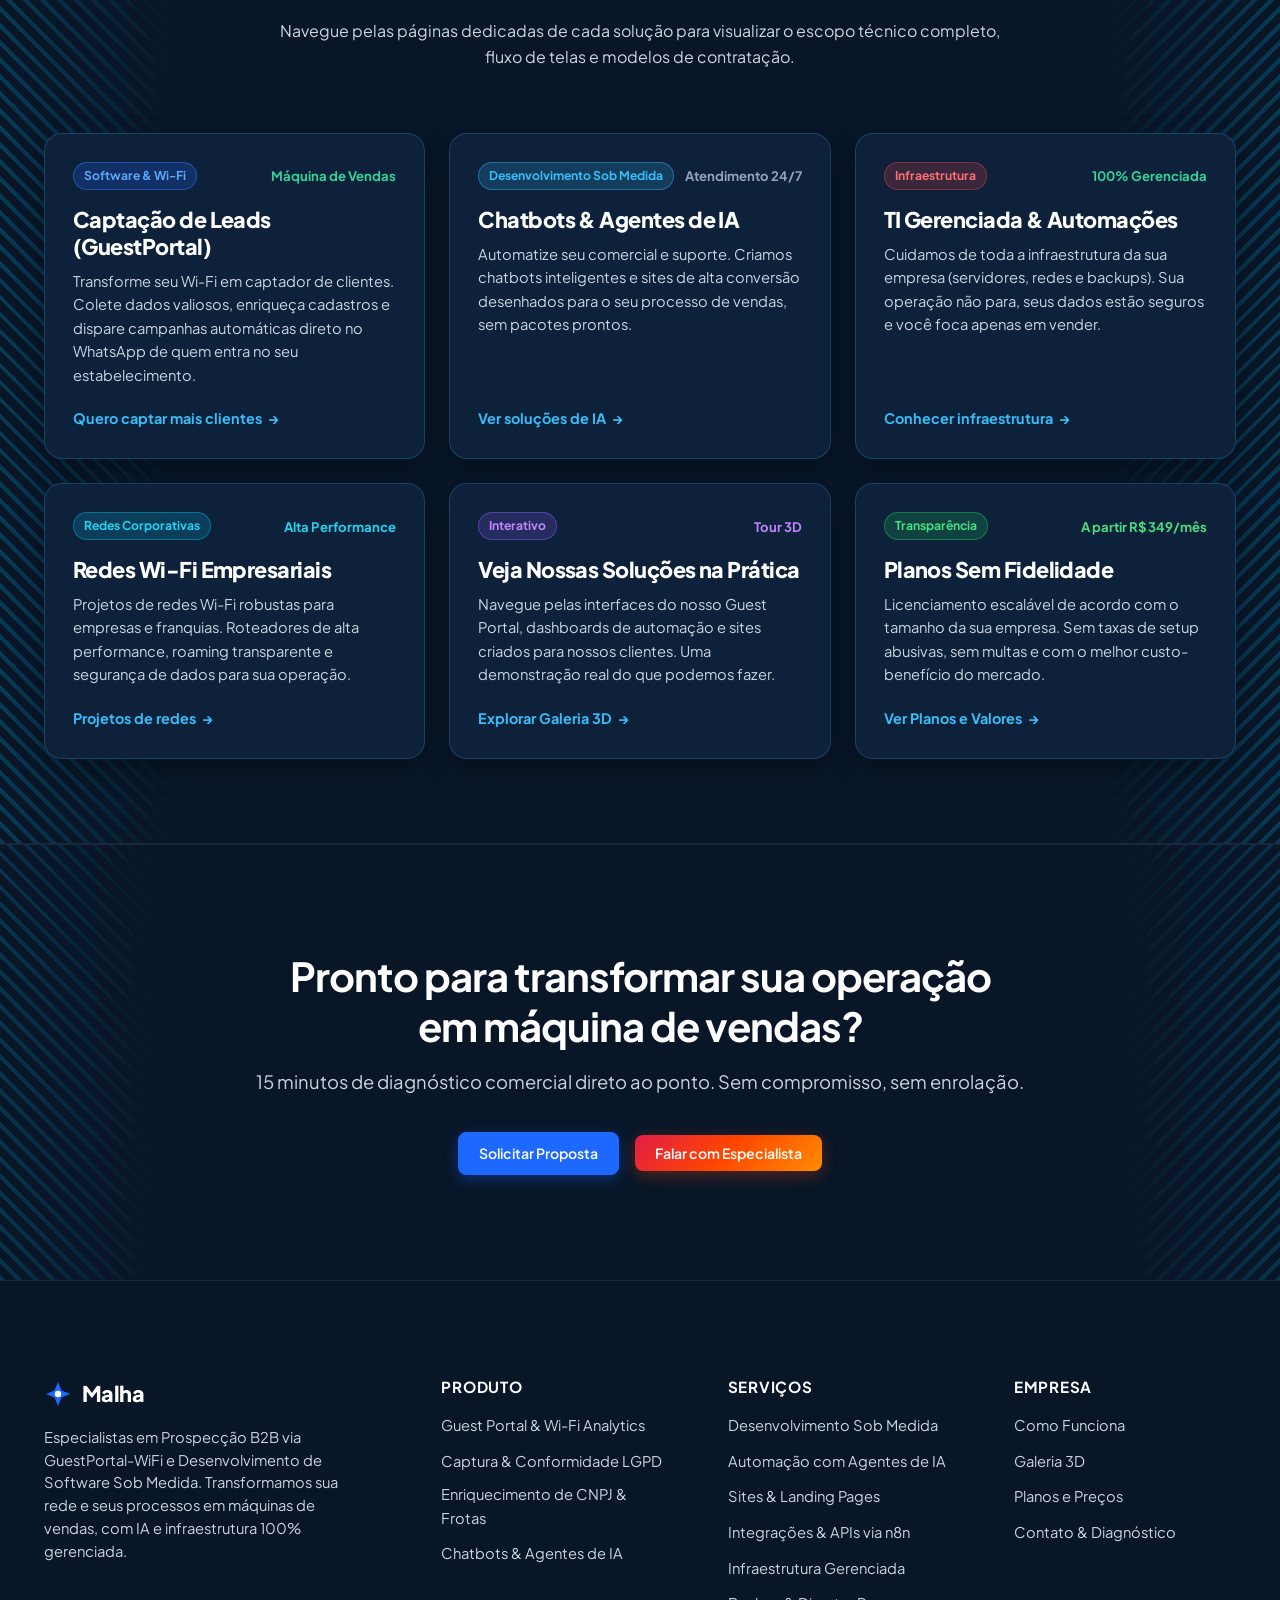
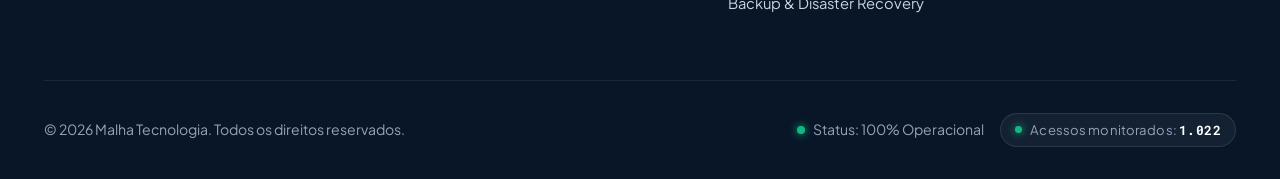
==== commit c08c1bc8: "fix(botoes): replicar padrao modal do botao site survey em todos os botoes fale conosco do site" ====
--- a/index.html
+++ b/index.html
@@ -12,12 +12,12 @@
   <link href="https://fonts.googleapis.com/css2?family=Plus+Jakarta+Sans:wght@400;500;600;700;800&family=Roboto+Mono:wght@400;500;600&display=swap" rel="stylesheet">
 
   <!-- Folha de Estilos Modular Reorganizada -->
-  <link rel="stylesheet" href="css/main.css?v=26">
+  <link rel="stylesheet" href="css/main.css?v=27">
   <!-- Favicon Oficial da Malha -->
-  <link rel="icon" type="image/svg+xml" href="favicon.svg?v=26">
-  <link rel="icon" type="image/png" sizes="32x32" href="favicon.png?v=26">
-  <link rel="apple-touch-icon" sizes="180x180" href="favicon.png?v=26">
-  <link rel="shortcut icon" href="favicon.ico?v=26">
+  <link rel="icon" type="image/svg+xml" href="favicon.svg?v=27">
+  <link rel="icon" type="image/png" sizes="32x32" href="favicon.png?v=27">
+  <link rel="apple-touch-icon" sizes="180x180" href="favicon.png?v=27">
+  <link rel="shortcut icon" href="favicon.ico?v=27">
 </head>
 <body>
 
@@ -60,7 +60,7 @@
       <!-- Ações do Cabeçalho: Sobre Nós e Fale Conosco -->
       <div class="nav-acoes">
         <a href="sobre.html" class="btn btn-primary btn-sm header-btn-sobre">Sobre Nós</a>
-        <a href="contato.html#formulario-contato" class="btn btn-primary btn-solar btn-sm">Fale Conosco</a>
+        <button type="button" class="btn btn-primary btn-solar btn-sm btn-abrir-modal-diagnostico">Fale Conosco</button>
         <button class="botao-menu-mobile" aria-label="Abrir menu de navegação" aria-expanded="false">
           <svg class="icone-hamburguer" viewBox="0 0 24 24" fill="none" stroke="currentColor" stroke-width="2">
             <line x1="3" y1="6" x2="21" y2="6" stroke-linecap="round"></line>
@@ -90,7 +90,7 @@
       <li><a href="contato.html">Contato <span>→</span></a></li>
     </ul>
     <div>
-      <a href="contato.html#formulario-contato" class="btn btn-primary btn-solar" style="width: 100%;">Falar com a Malha</a>
+      <button type="button" class="btn btn-primary btn-solar btn-abrir-modal-diagnostico" style="width: 100%;">Falar com a Malha</button>
       <p style="font-size: 0.8rem; text-align: center; margin-top: 16px; color: var(--cor-texto-mutado);">© 2026 Malha Tecnologia</p>
     </div>
   </aside>
@@ -695,13 +695,13 @@
       </svg>
       <span>Assistente virtual</span>
     </a>
-    <a href="contato.html#formulario-contato" class="btn-flutuante destaque-dell-blue">
+    <button type="button" class="btn-flutuante destaque-dell-blue btn-abrir-modal-diagnostico" aria-label="Fale conosco">
       <svg width="18" height="18" viewBox="0 0 24 24" fill="none" stroke="currentColor" stroke-width="2">
         <path d="M3 18v-6a9 9 0 0118 0v6"/>
         <path d="M21 19a2 2 0 01-2 2h-1a2 2 0 01-2-2v-3a2 2 0 012-2h3zM3 19a2 2 0 002 2h1a2 2 0 002-2v-3a2 2 0 00-2-2H3z"/>
       </svg>
       <span>Fale conosco</span>
-    </a>
+    </button>
   </aside>
 
   <!-- =========================================================================
@@ -848,6 +848,6 @@
   </div>
 
   <!-- Scripts Interativos -->
-  <script src="js/main.js?v=26"></script>
+  <script src="js/main.js?v=27"></script>
 </body>
 </html>
--- a/css/main.css
+++ b/css/main.css
@@ -4,7 +4,7 @@
    ========================================================================== */
 
 @import url('variables.css');
-@import url('base.css?v=26');
-@import url('layout.css?v=26');
-@import url('components.css?v=26');
-@import url('responsive.css?v=26');
+@import url('base.css?v=27');
+@import url('layout.css?v=27');
+@import url('components.css?v=27');
+@import url('responsive.css?v=27');
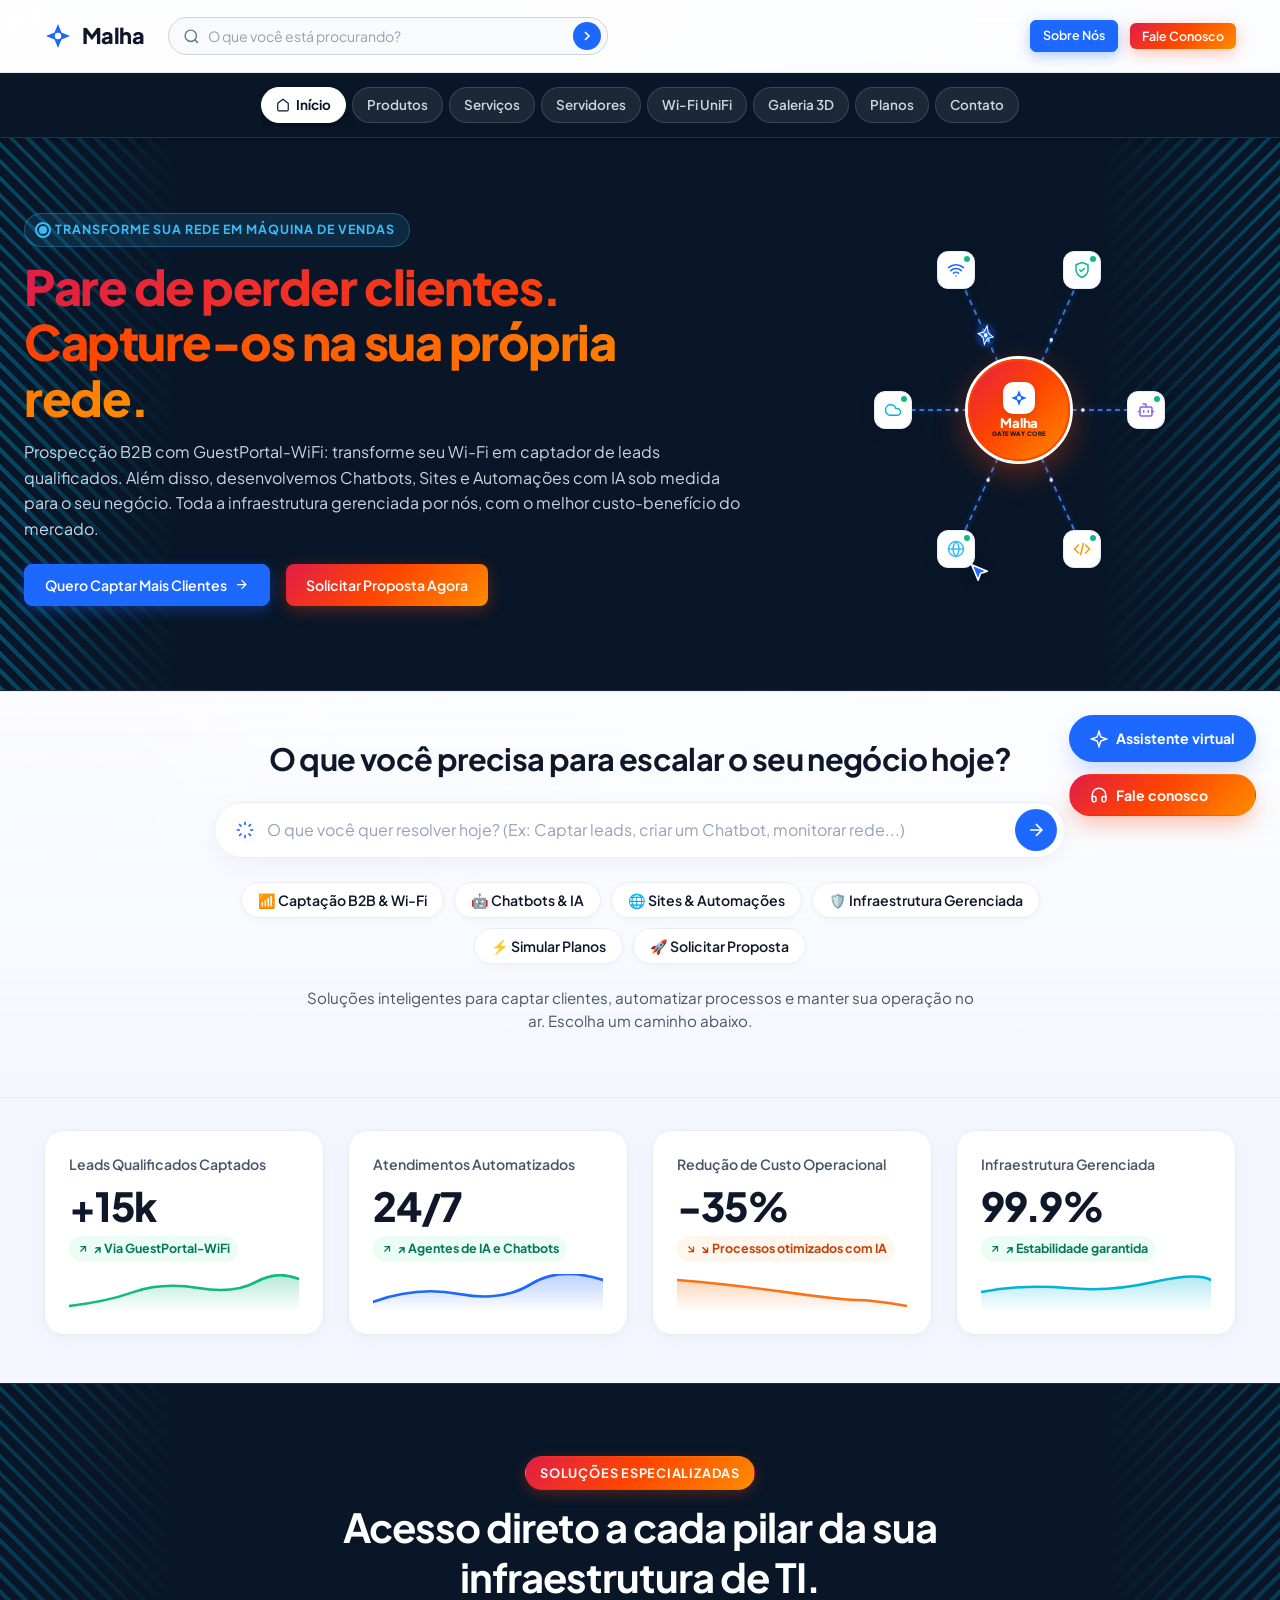
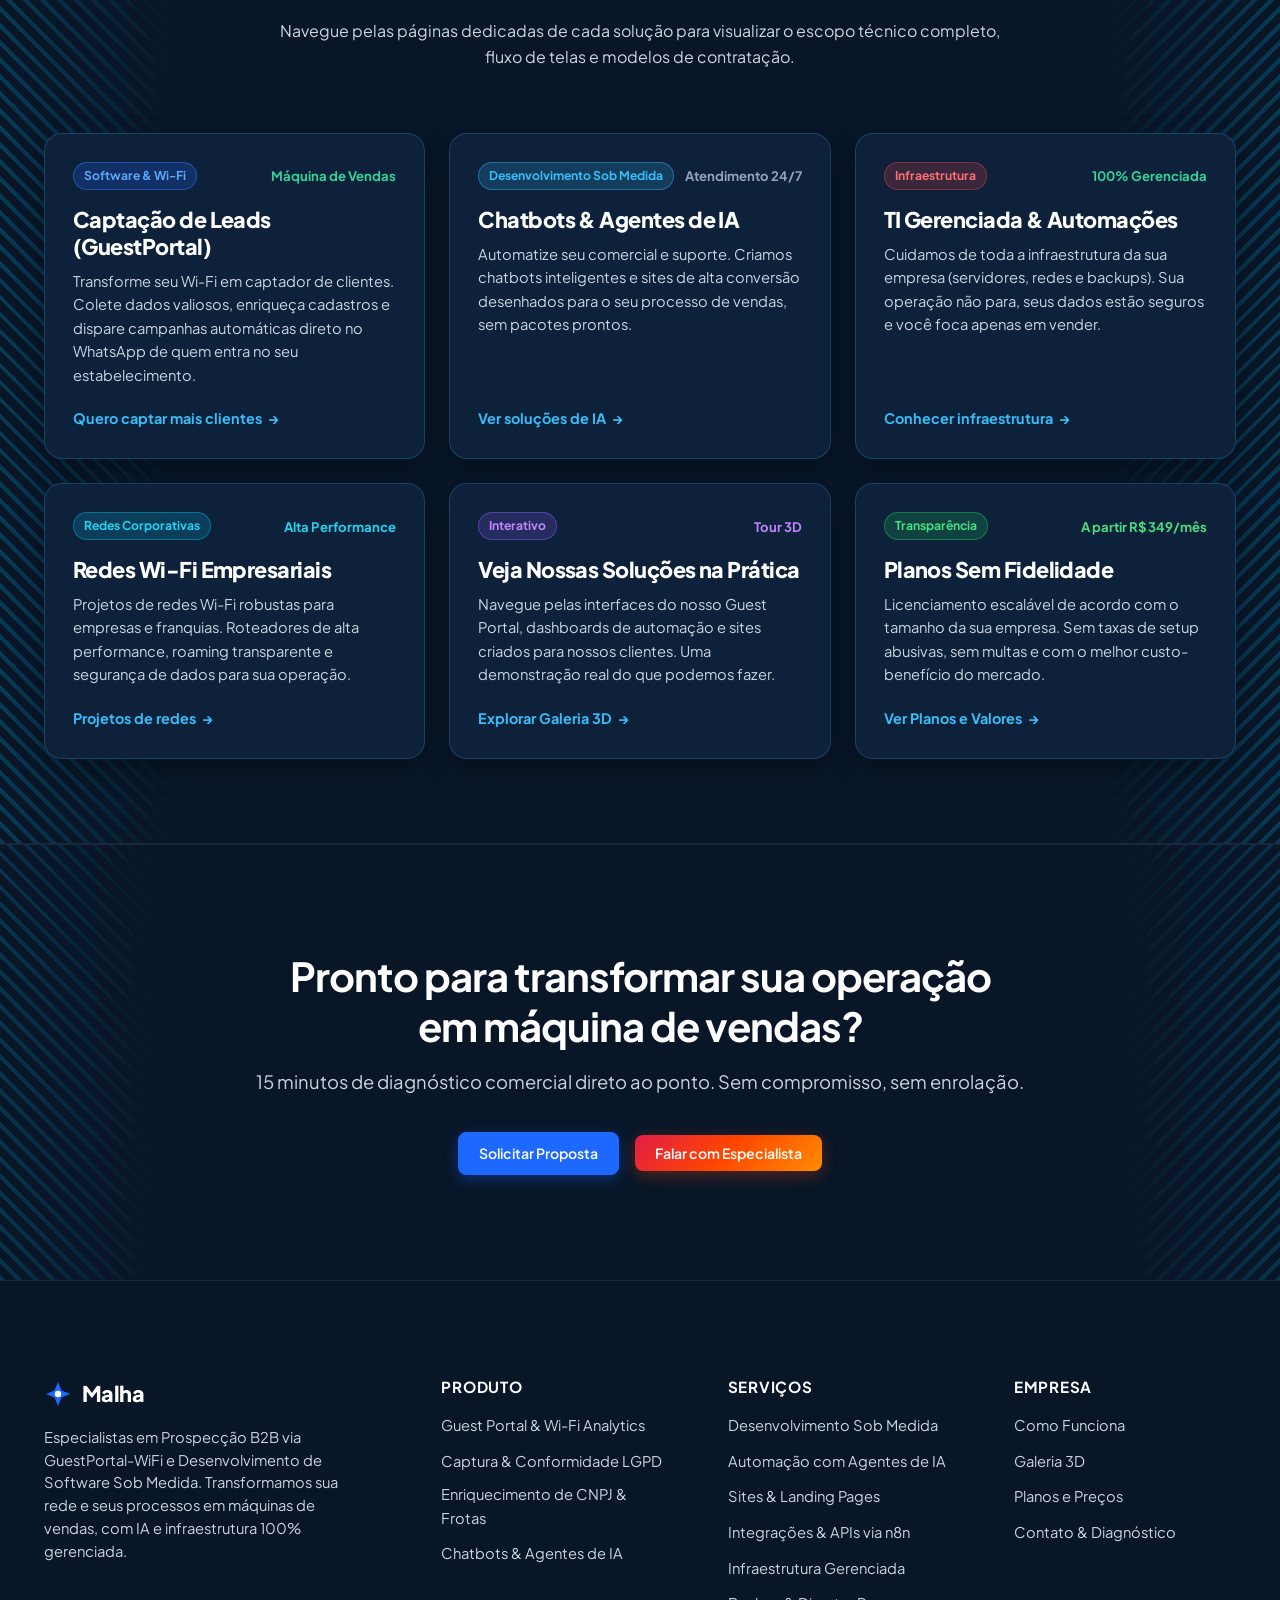
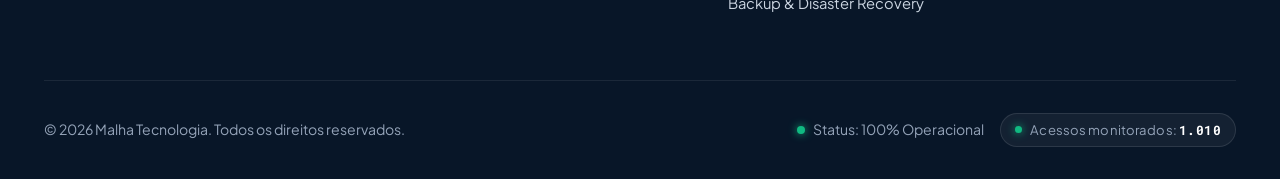
==== commit 4f0a9c6e: "fix(contato): tornar secao de contato responsiva em 1 coluna no mobile e alinhar modal perfeitamente" ====
--- a/index.html
+++ b/index.html
@@ -12,12 +12,12 @@
   <link href="https://fonts.googleapis.com/css2?family=Plus+Jakarta+Sans:wght@400;500;600;700;800&family=Roboto+Mono:wght@400;500;600&display=swap" rel="stylesheet">
 
   <!-- Folha de Estilos Modular Reorganizada -->
-  <link rel="stylesheet" href="css/main.css?v=27">
+  <link rel="stylesheet" href="css/main.css?v=28">
   <!-- Favicon Oficial da Malha -->
-  <link rel="icon" type="image/svg+xml" href="favicon.svg?v=27">
-  <link rel="icon" type="image/png" sizes="32x32" href="favicon.png?v=27">
-  <link rel="apple-touch-icon" sizes="180x180" href="favicon.png?v=27">
-  <link rel="shortcut icon" href="favicon.ico?v=27">
+  <link rel="icon" type="image/svg+xml" href="favicon.svg?v=28">
+  <link rel="icon" type="image/png" sizes="32x32" href="favicon.png?v=28">
+  <link rel="apple-touch-icon" sizes="180x180" href="favicon.png?v=28">
+  <link rel="shortcut icon" href="favicon.ico?v=28">
 </head>
 <body>
 
@@ -848,6 +848,6 @@
   </div>
 
   <!-- Scripts Interativos -->
-  <script src="js/main.js?v=27"></script>
+  <script src="js/main.js?v=28"></script>
 </body>
 </html>
--- a/css/main.css
+++ b/css/main.css
@@ -4,7 +4,7 @@
    ========================================================================== */
 
 @import url('variables.css');
-@import url('base.css?v=27');
-@import url('layout.css?v=27');
-@import url('components.css?v=27');
-@import url('responsive.css?v=27');
+@import url('base.css?v=28');
+@import url('layout.css?v=28');
+@import url('components.css?v=28');
+@import url('responsive.css?v=28');
